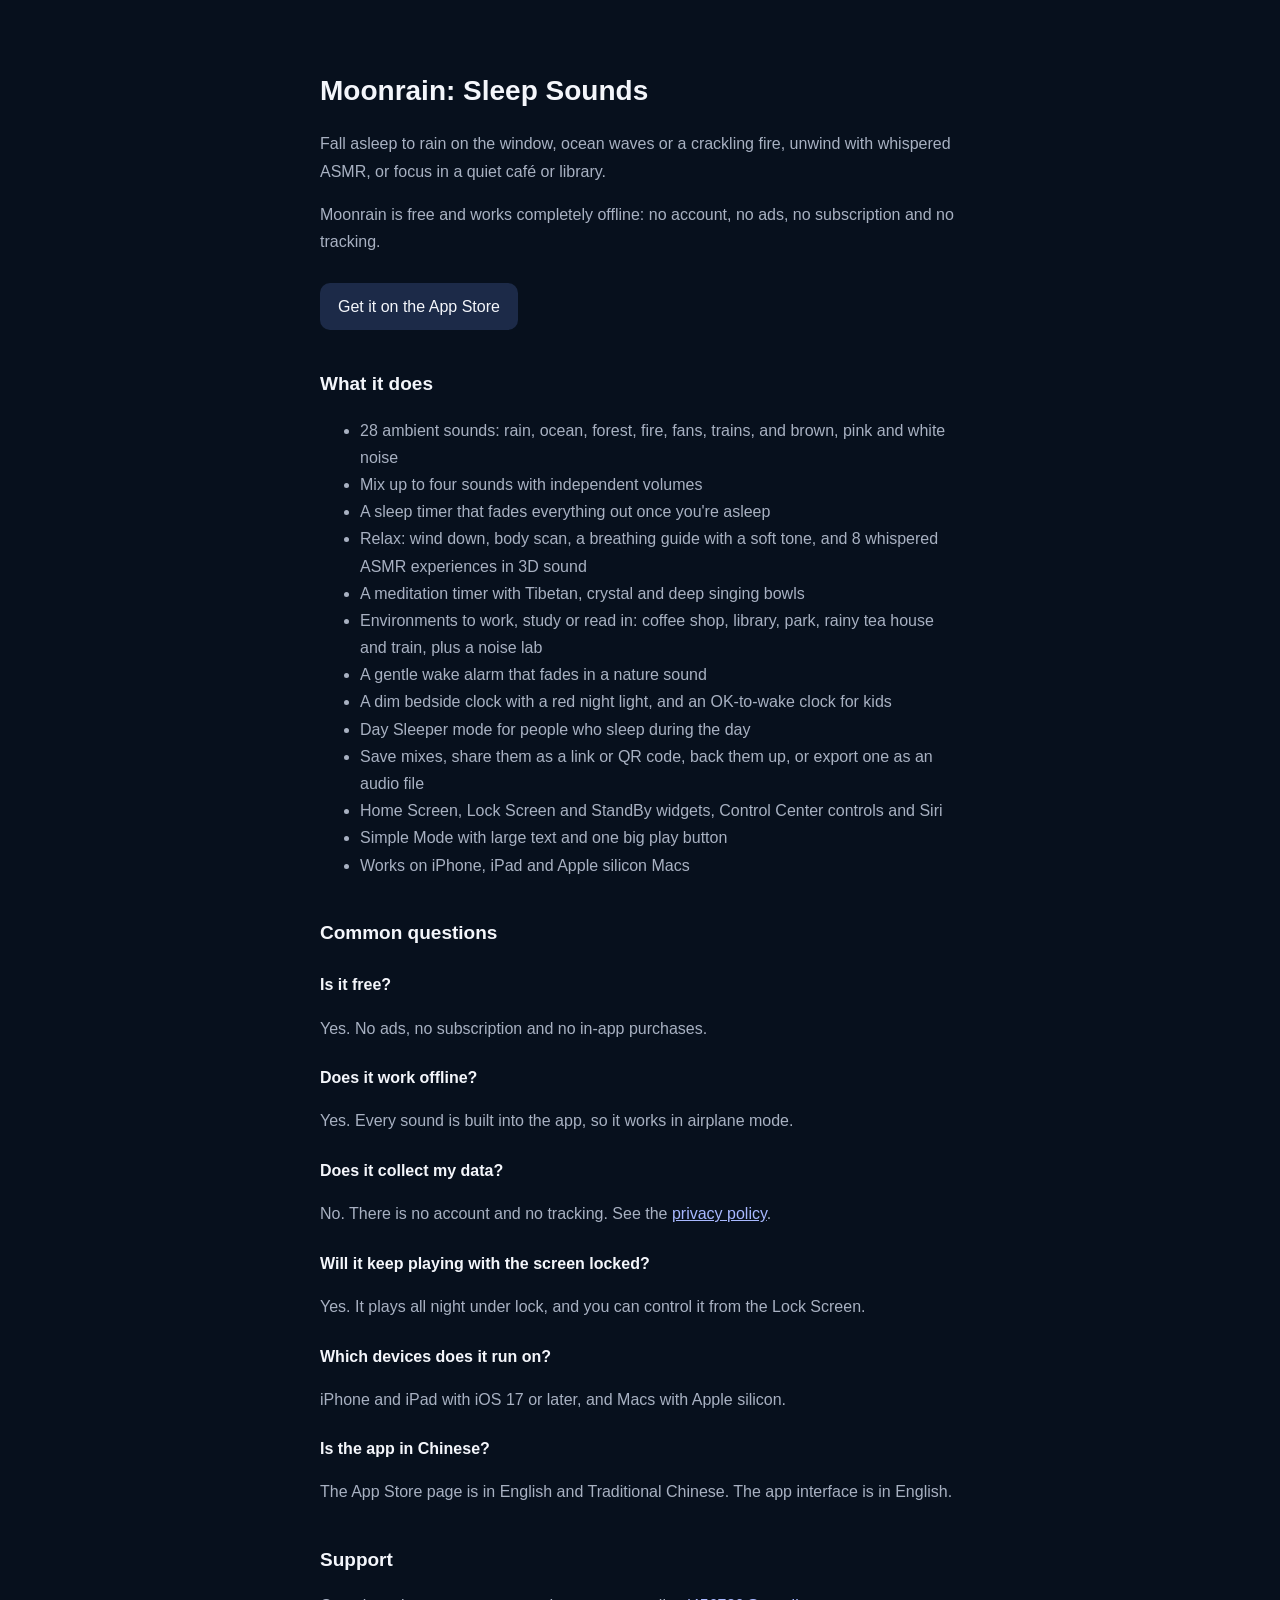
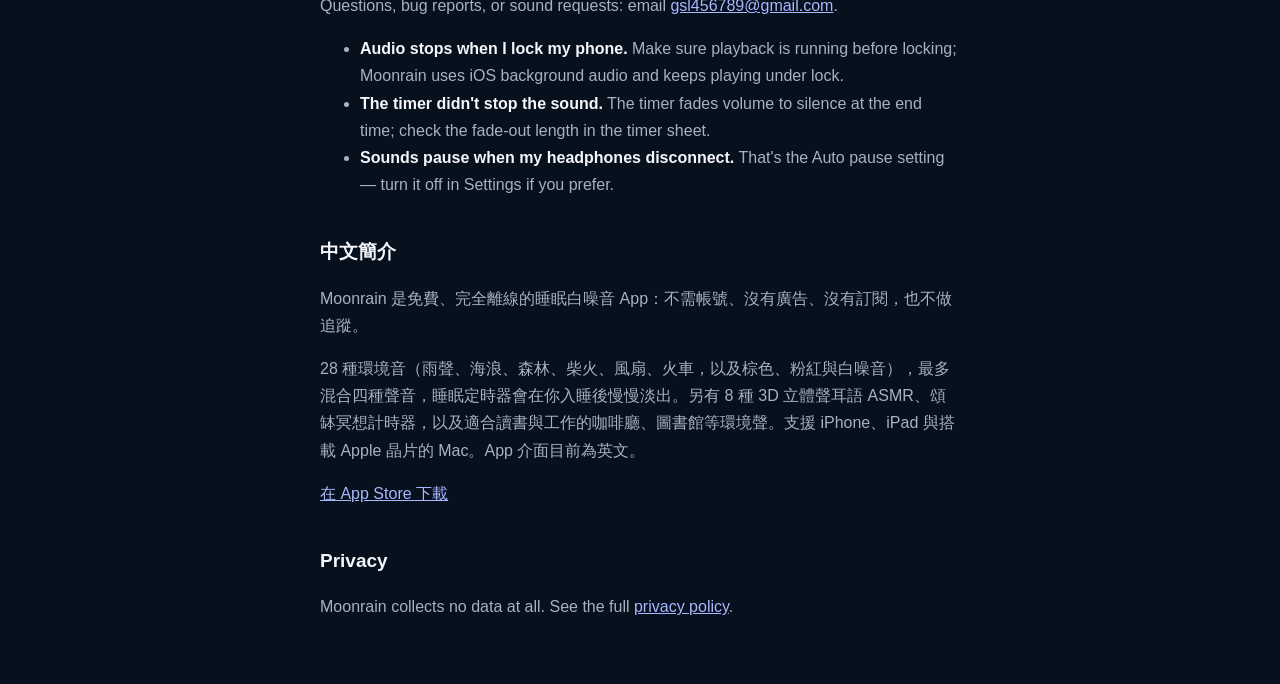
==== index.html @ 20b5333f "Bing site verification tag Co-Authored-By: Claude Opus 5.5 <noreply@anthropic.com>" ====
<!DOCTYPE html>
<html lang="en">
<head>
<meta charset="utf-8">
<meta name="viewport" content="width=device-width, initial-scale=1">
<title>Moonrain: Sleep Sounds — free, offline sleep sounds for iPhone</title>
<meta name="description" content="Moonrain is a free, fully offline sleep-sound mixer for iPhone, iPad and Mac: 28 sounds, mix up to four, a fading sleep timer, whispered 3D ASMR and focus environments. No account, no ads, no subscription, no tracking.">
<link rel="canonical" href="https://gsl0001.github.io/sleepaid-site/">
<meta name="msvalidate.01" content="C60132E3314948051CFC95D9BF97A535">
<meta property="og:title" content="Moonrain: Sleep Sounds">
<meta property="og:description" content="Free, offline sleep sounds for iPhone. No account, no ads, no subscription.">
<meta property="og:url" content="https://gsl0001.github.io/sleepaid-site/">
<script type="application/ld+json">
{
  "@context": "https://schema.org",
  "@type": "MobileApplication",
  "name": "Moonrain: Sleep Sounds",
  "operatingSystem": "iOS 17 or later, iPadOS, macOS on Apple silicon",
  "applicationCategory": "HealthApplication",
  "url": "https://apps.apple.com/app/id6789770084",
  "softwareVersion": "1.2",
  "offers": { "@type": "Offer", "price": "0", "priceCurrency": "USD" },
  "description": "A free, fully offline sleep-sound mixer: 28 ambient sounds, mix up to four, a sleep timer that fades out, whispered 3D ASMR, meditation bowls, and focus environments. No account, no ads, no subscription and no tracking."
}
</script>
<script type="application/ld+json">
{
  "@context": "https://schema.org",
  "@type": "FAQPage",
  "mainEntity": [
    { "@type": "Question", "name": "Is Moonrain free?",
      "acceptedAnswer": { "@type": "Answer", "text": "Yes. Moonrain is free, with no ads, no subscription and no in-app purchases." } },
    { "@type": "Question", "name": "Does Moonrain work offline?",
      "acceptedAnswer": { "@type": "Answer", "text": "Yes. Every sound is built into the app, so it works completely offline, including in airplane mode." } },
    { "@type": "Question", "name": "Does Moonrain collect my data?",
      "acceptedAnswer": { "@type": "Answer", "text": "No. There is no account and no tracking, and the app collects no data." } },
    { "@type": "Question", "name": "Will it keep playing with the screen locked?",
      "acceptedAnswer": { "@type": "Answer", "text": "Yes. It plays all night with the screen locked, and you can control it from the Lock Screen." } },
    { "@type": "Question", "name": "Which devices does it run on?",
      "acceptedAnswer": { "@type": "Answer", "text": "iPhone and iPad with iOS 17 or later, and Macs with Apple silicon." } },
    { "@type": "Question", "name": "Is the app in Chinese?",
      "acceptedAnswer": { "@type": "Answer", "text": "The App Store page is in English and Traditional Chinese. The app interface is in English." } }
  ]
}
</script>
<style>
  body { margin: 0; font-family: -apple-system, "Segoe UI", Roboto, sans-serif; background: #07101D; color: #F4F6FB; line-height: 1.7; }
  main { max-width: 640px; margin: 0 auto; padding: 48px 24px; }
  h1 { font-size: 28px; font-weight: 600; margin-bottom: 0; }
  h2 { font-size: 19px; font-weight: 600; margin-top: 2em; }
  h3 { font-size: 16px; font-weight: 600; margin: 1.4em 0 0.2em; color: #F4F6FB; }
  a { color: #A8B8FF; }
  p, li { color: #A8B1C2; }
  strong { color: #F4F6FB; }
  .cta { display: inline-block; margin-top: 12px; padding: 10px 18px; border-radius: 10px; background: #1C2A48; color: #F4F6FB; text-decoration: none; }
</style>
</head>
<body>
<main>
  <h1>Moonrain: Sleep Sounds</h1>
  <p>Fall asleep to rain on the window, ocean waves or a crackling fire, unwind with whispered ASMR, or focus in a quiet café or library.</p>
  <p>Moonrain is free and works completely offline: no account, no ads, no subscription and no tracking.</p>
  <a class="cta" href="https://apps.apple.com/app/id6789770084">Get it on the App Store</a>

  <h2>What it does</h2>
  <ul>
    <li>28 ambient sounds: rain, ocean, forest, fire, fans, trains, and brown, pink and white noise</li>
    <li>Mix up to four sounds with independent volumes</li>
    <li>A sleep timer that fades everything out once you're asleep</li>
    <li>Relax: wind down, body scan, a breathing guide with a soft tone, and 8 whispered ASMR experiences in 3D sound</li>
    <li>A meditation timer with Tibetan, crystal and deep singing bowls</li>
    <li>Environments to work, study or read in: coffee shop, library, park, rainy tea house and train, plus a noise lab</li>
    <li>A gentle wake alarm that fades in a nature sound</li>
    <li>A dim bedside clock with a red night light, and an OK-to-wake clock for kids</li>
    <li>Day Sleeper mode for people who sleep during the day</li>
    <li>Save mixes, share them as a link or QR code, back them up, or export one as an audio file</li>
    <li>Home Screen, Lock Screen and StandBy widgets, Control Center controls and Siri</li>
    <li>Simple Mode with large text and one big play button</li>
    <li>Works on iPhone, iPad and Apple silicon Macs</li>
  </ul>

  <h2>Common questions</h2>
  <h3>Is it free?</h3>
  <p>Yes. No ads, no subscription and no in-app purchases.</p>
  <h3>Does it work offline?</h3>
  <p>Yes. Every sound is built into the app, so it works in airplane mode.</p>
  <h3>Does it collect my data?</h3>
  <p>No. There is no account and no tracking. See the <a href="privacy.html">privacy policy</a>.</p>
  <h3>Will it keep playing with the screen locked?</h3>
  <p>Yes. It plays all night under lock, and you can control it from the Lock Screen.</p>
  <h3>Which devices does it run on?</h3>
  <p>iPhone and iPad with iOS 17 or later, and Macs with Apple silicon.</p>
  <h3>Is the app in Chinese?</h3>
  <p>The App Store page is in English and Traditional Chinese. The app interface is in English.</p>

  <h2>Support</h2>
  <p>Questions, bug reports, or sound requests: email <a href="mailto:gsl456789@gmail.com">gsl456789@gmail.com</a>.</p>
  <ul>
    <li><strong>Audio stops when I lock my phone.</strong> Make sure playback is running before locking; Moonrain uses iOS background audio and keeps playing under lock.</li>
    <li><strong>The timer didn't stop the sound.</strong> The timer fades volume to silence at the end time; check the fade-out length in the timer sheet.</li>
    <li><strong>Sounds pause when my headphones disconnect.</strong> That's the Auto pause setting — turn it off in Settings if you prefer.</li>
  </ul>

  <h2 lang="zh-Hant">中文簡介</h2>
  <div lang="zh-Hant">
    <p>Moonrain 是免費、完全離線的睡眠白噪音 App：不需帳號、沒有廣告、沒有訂閱，也不做追蹤。</p>
    <p>28 種環境音（雨聲、海浪、森林、柴火、風扇、火車，以及棕色、粉紅與白噪音），最多混合四種聲音，睡眠定時器會在你入睡後慢慢淡出。另有 8 種 3D 立體聲耳語 ASMR、頌缽冥想計時器，以及適合讀書與工作的咖啡廳、圖書館等環境聲。支援 iPhone、iPad 與搭載 Apple 晶片的 Mac。App 介面目前為英文。</p>
    <p><a href="https://apps.apple.com/tw/app/id6789770084">在 App Store 下載</a></p>
  </div>

  <h2>Privacy</h2>
  <p>Moonrain collects no data at all. See the full <a href="privacy.html">privacy policy</a>.</p>
</main>
</body>
</html>
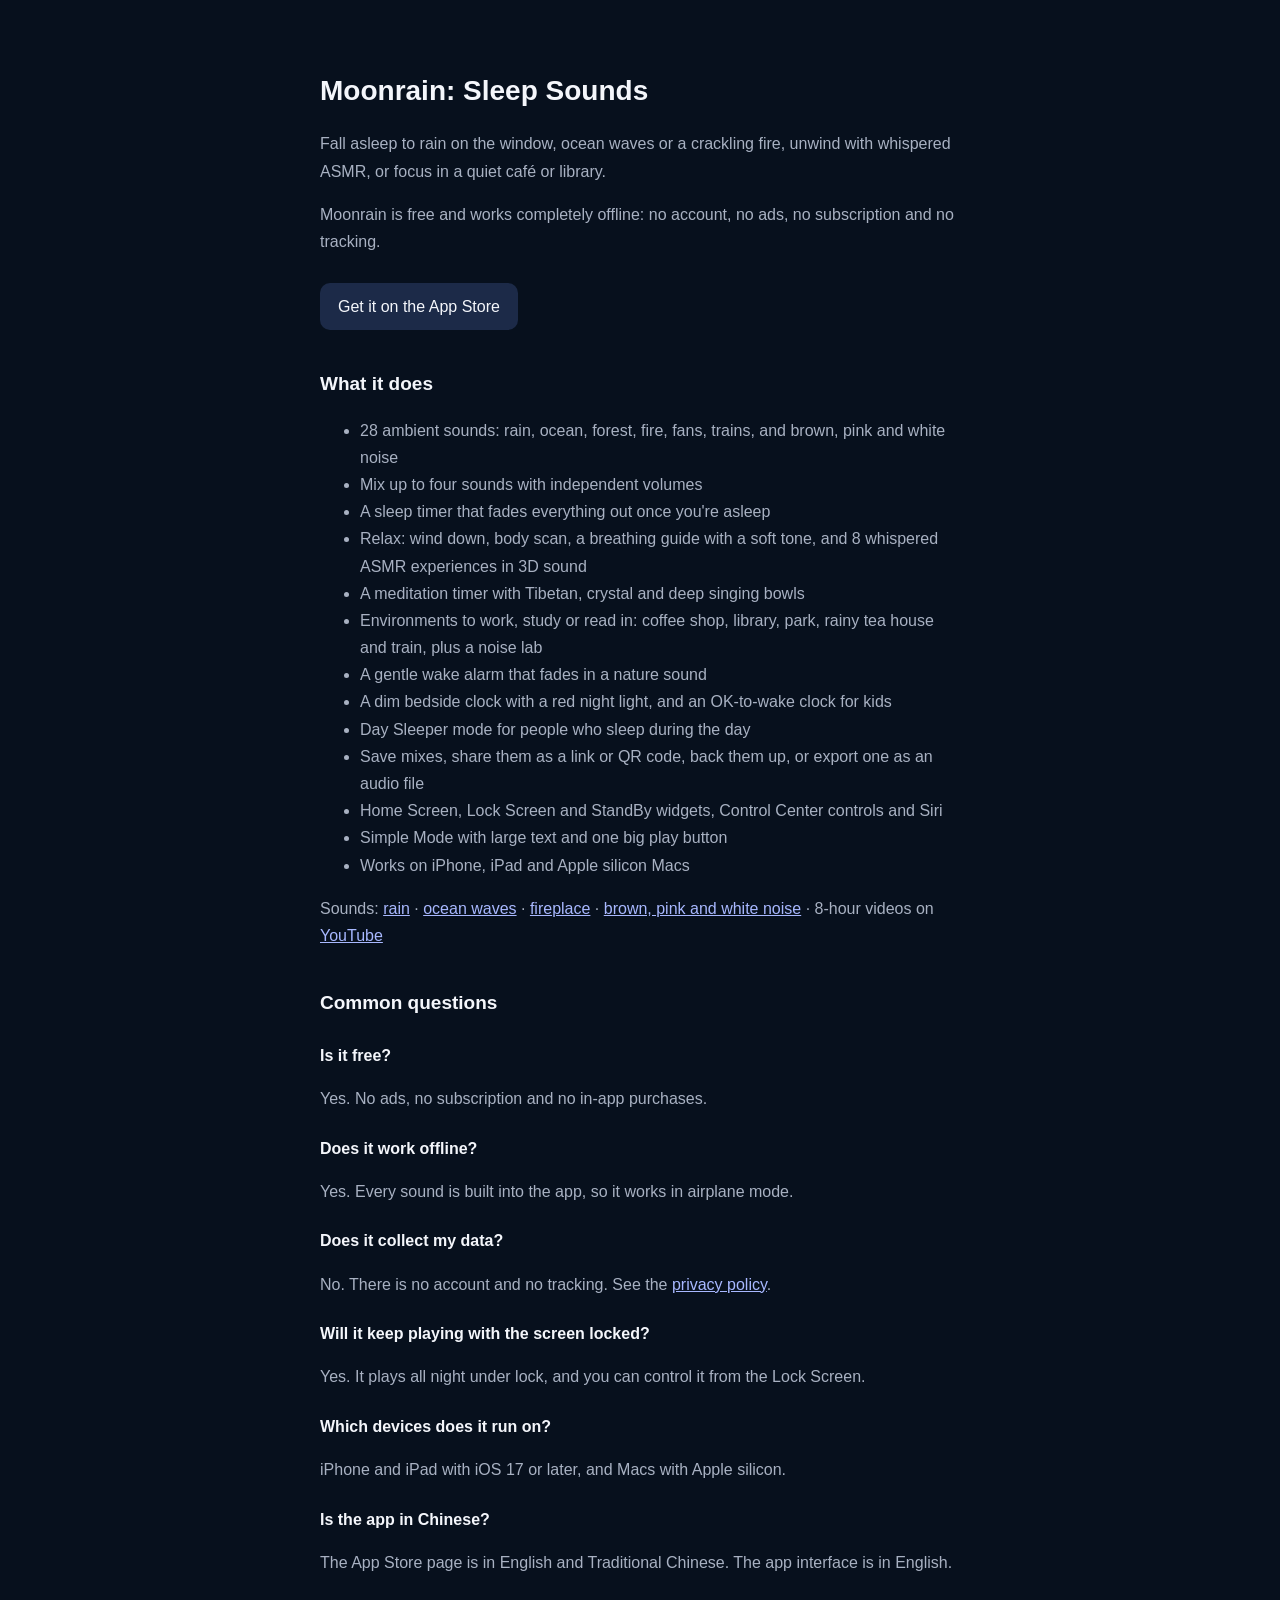
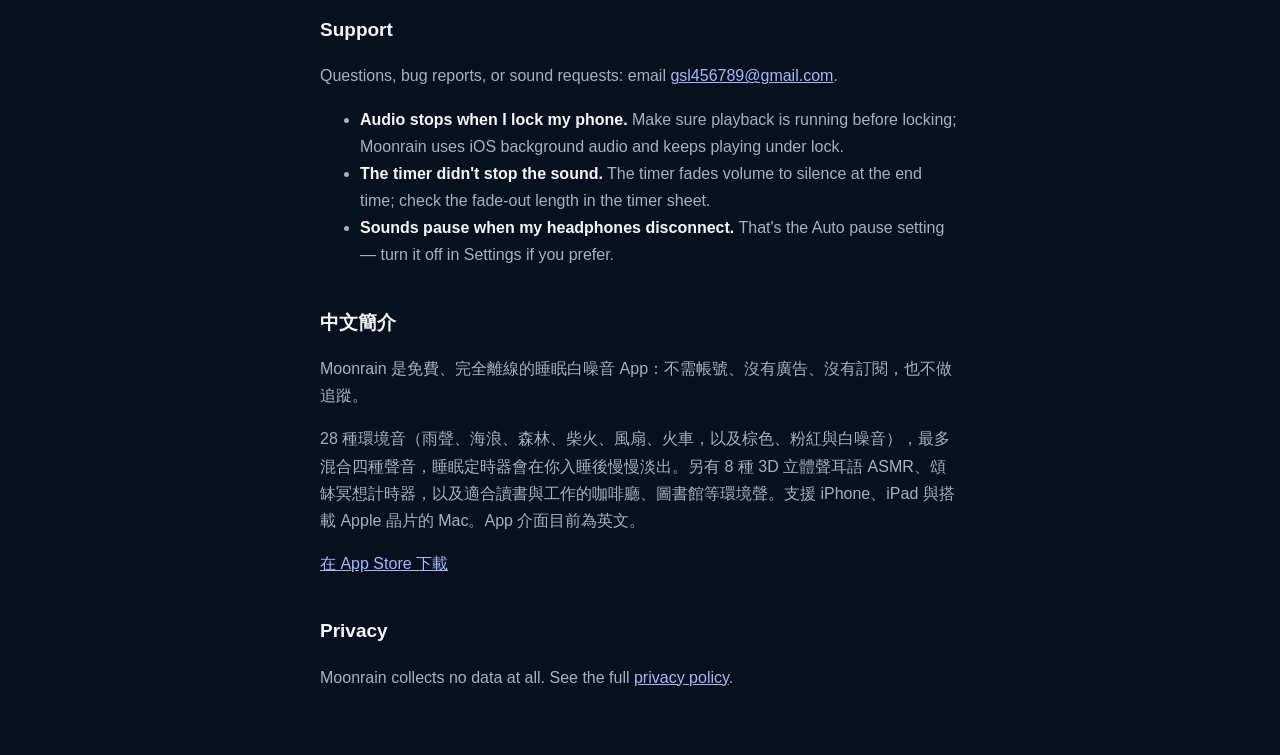
==== commit e5fea99e: "Per-sound pages (rain, ocean, fireplace, noise) with the 8-hour YouTube videos Co-Authored-By: Claud" ====
--- a/index.html
+++ b/index.html
@@ -7,6 +7,7 @@
 <meta name="description" content="Moonrain is a free, fully offline sleep-sound mixer for iPhone, iPad and Mac: 28 sounds, mix up to four, a fading sleep timer, whispered 3D ASMR and focus environments. No account, no ads, no subscription, no tracking.">
 <link rel="canonical" href="https://gsl0001.github.io/sleepaid-site/">
 <meta name="msvalidate.01" content="C60132E3314948051CFC95D9BF97A535">
+<meta name="google-site-verification" content="6WDnxblYro2JuspzjR3GnadYMvggztk6obJQcc1rw-c">
 <meta property="og:title" content="Moonrain: Sleep Sounds">
 <meta property="og:description" content="Free, offline sleep sounds for iPhone. No account, no ads, no subscription.">
 <meta property="og:url" content="https://gsl0001.github.io/sleepaid-site/">
@@ -78,6 +79,7 @@
     <li>Simple Mode with large text and one big play button</li>
     <li>Works on iPhone, iPad and Apple silicon Macs</li>
   </ul>
+  <p>Sounds: <a href="rain-sounds.html">rain</a> · <a href="ocean-sounds.html">ocean waves</a> · <a href="fireplace-sounds.html">fireplace</a> · <a href="brown-noise.html">brown, pink and white noise</a> · 8-hour videos on <a href="https://www.youtube.com/@moonrain_sleep">YouTube</a></p>
 
   <h2>Common questions</h2>
   <h3>Is it free?</h3>
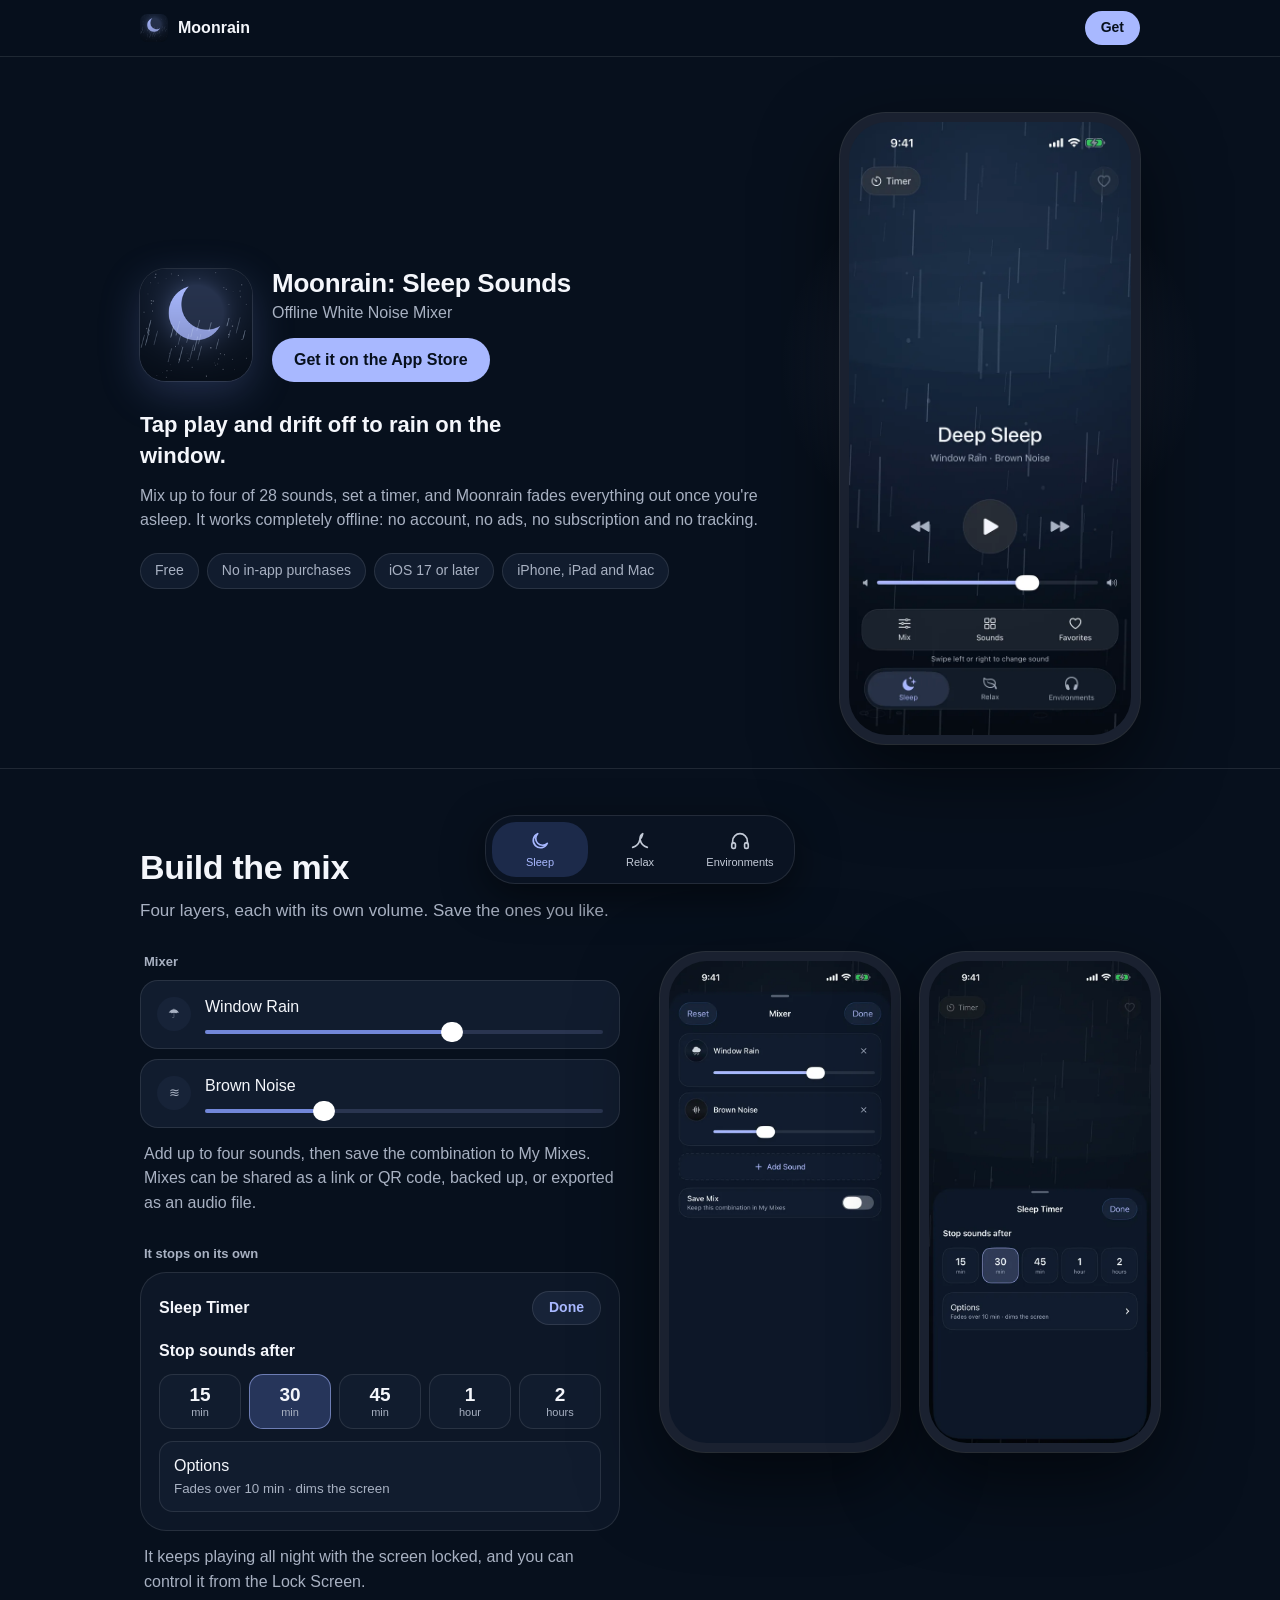
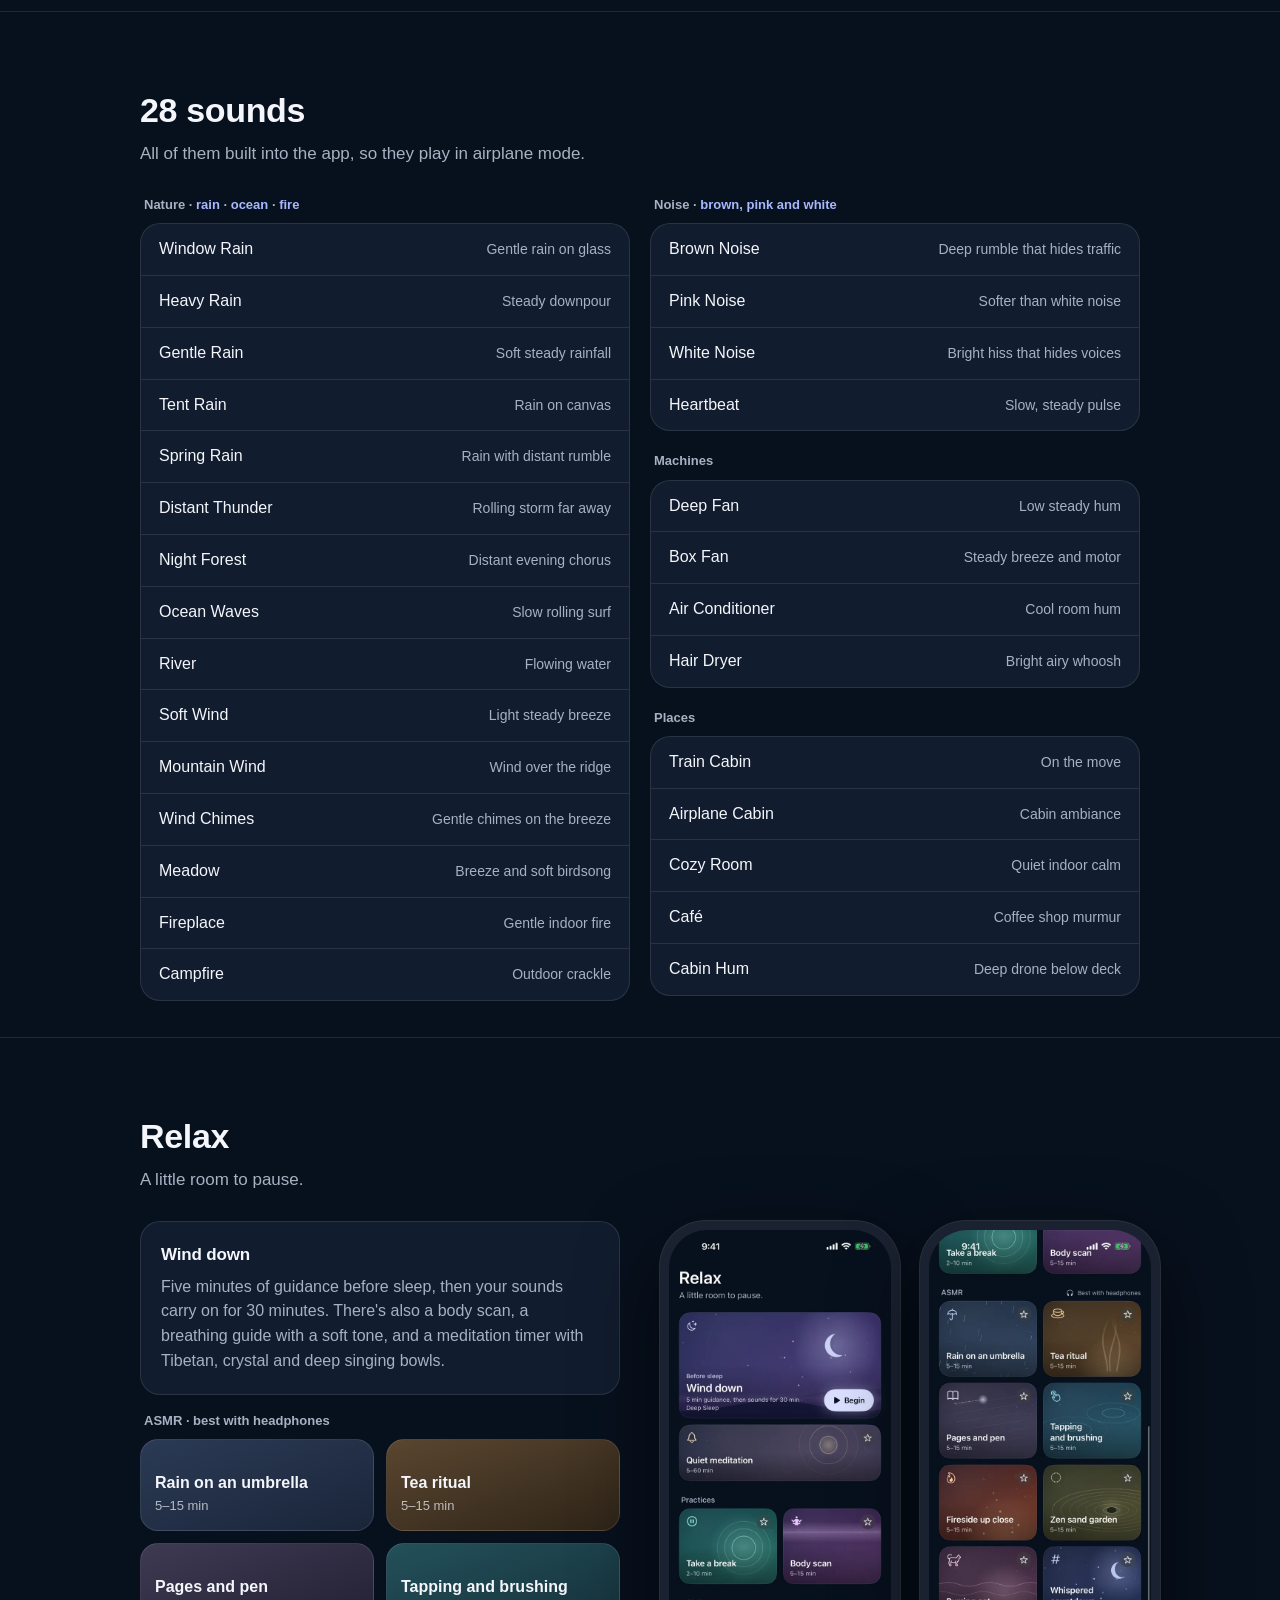
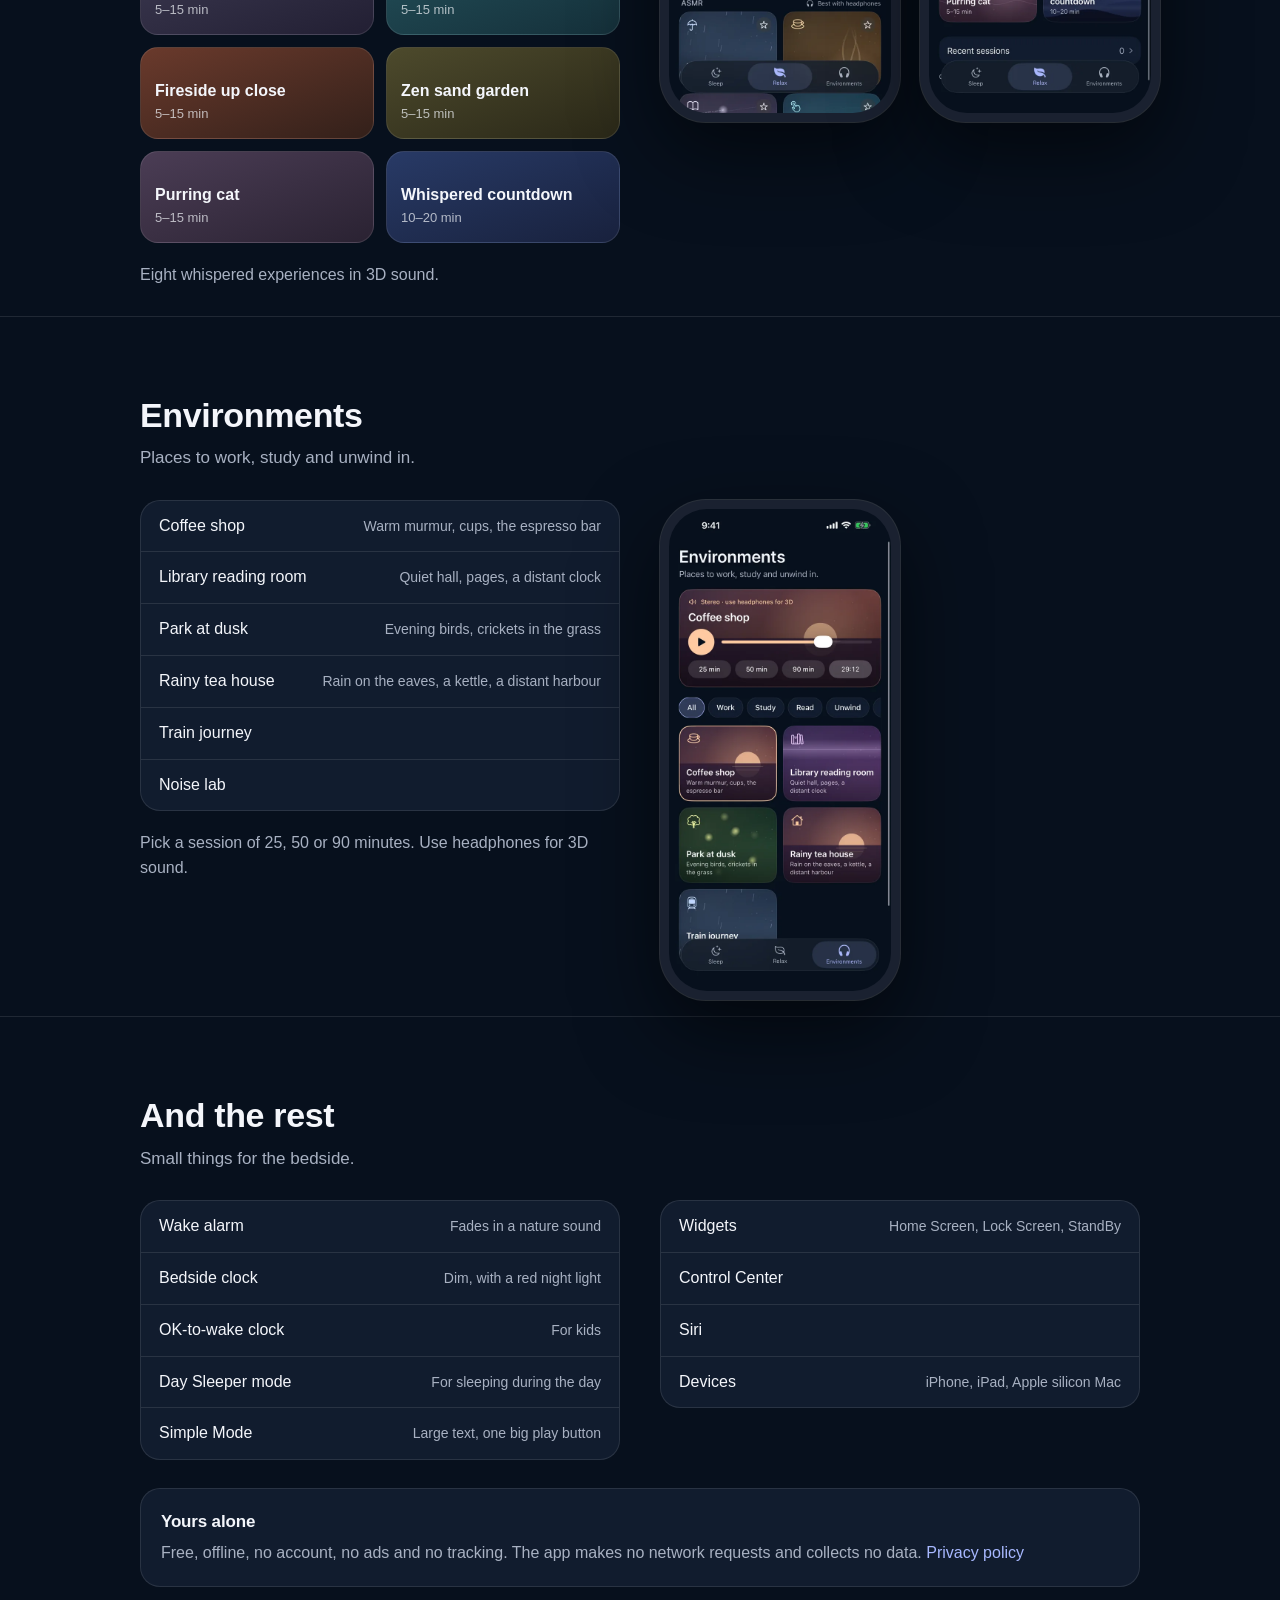
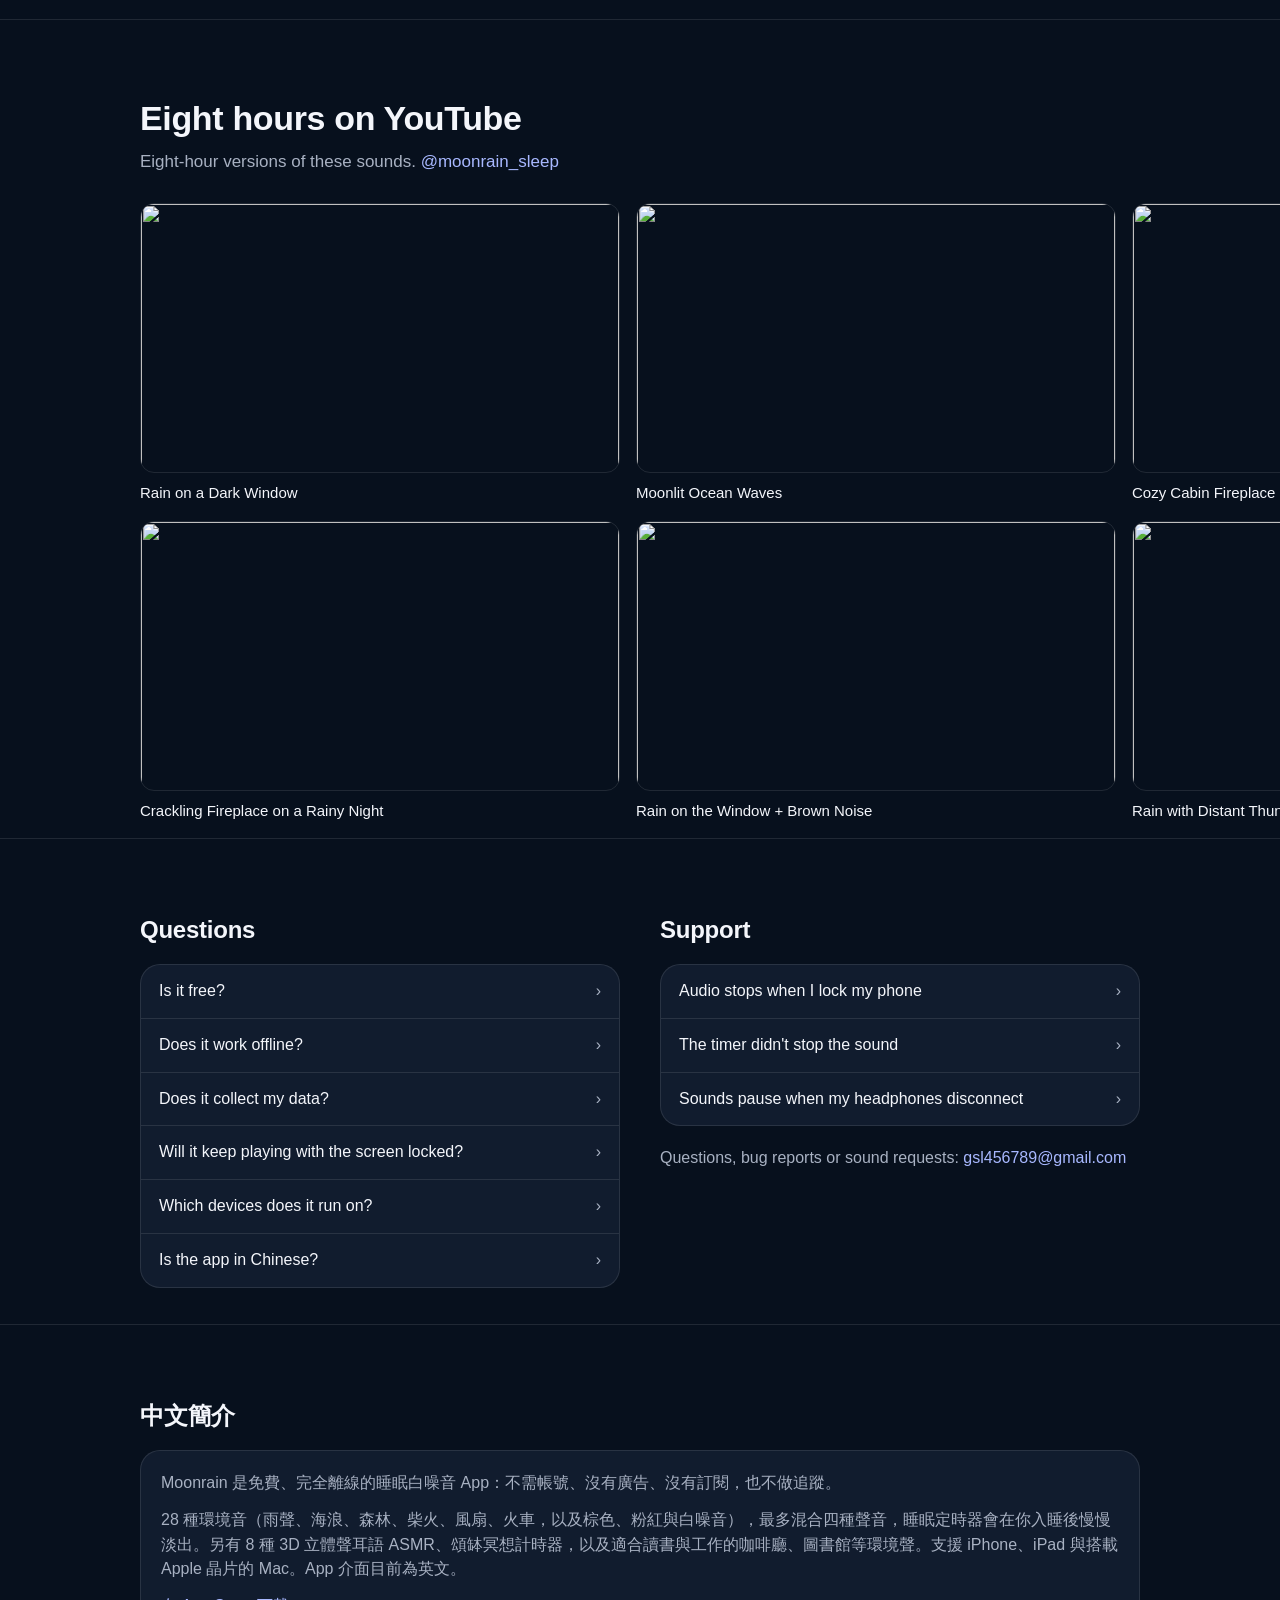
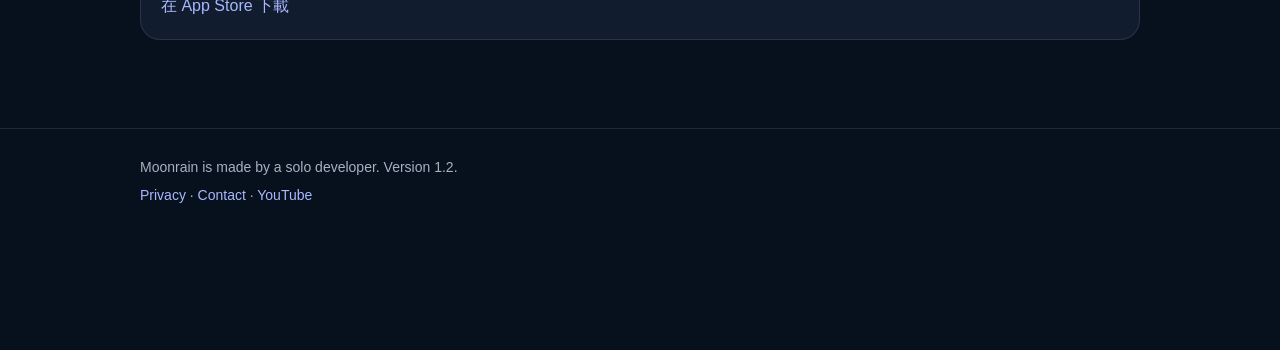
==== commit cef08a25: "Redesign the site to look like the app Uses the app's own theme colours, icon and real 1.2 screensho" ====
--- a/index.html
+++ b/index.html
@@ -8,9 +8,15 @@
 <link rel="canonical" href="https://gsl0001.github.io/sleepaid-site/">
 <meta name="msvalidate.01" content="C60132E3314948051CFC95D9BF97A535">
 <meta name="google-site-verification" content="6WDnxblYro2JuspzjR3GnadYMvggztk6obJQcc1rw-c">
+<meta name="theme-color" content="#07101D">
+<meta name="apple-itunes-app" content="app-id=6789770084">
 <meta property="og:title" content="Moonrain: Sleep Sounds">
 <meta property="og:description" content="Free, offline sleep sounds for iPhone. No account, no ads, no subscription.">
 <meta property="og:url" content="https://gsl0001.github.io/sleepaid-site/">
+<meta property="og:image" content="https://gsl0001.github.io/sleepaid-site/img/icon-180.png">
+<link rel="icon" href="img/favicon-32.png" sizes="32x32">
+<link rel="apple-touch-icon" href="img/icon-180.png">
+<link rel="stylesheet" href="style.css">
 <script type="application/ld+json">
 {
   "@context": "https://schema.org",
@@ -44,74 +50,294 @@
   ]
 }
 </script>
-<style>
-  body { margin: 0; font-family: -apple-system, "Segoe UI", Roboto, sans-serif; background: #07101D; color: #F4F6FB; line-height: 1.7; }
-  main { max-width: 640px; margin: 0 auto; padding: 48px 24px; }
-  h1 { font-size: 28px; font-weight: 600; margin-bottom: 0; }
-  h2 { font-size: 19px; font-weight: 600; margin-top: 2em; }
-  h3 { font-size: 16px; font-weight: 600; margin: 1.4em 0 0.2em; color: #F4F6FB; }
-  a { color: #A8B8FF; }
-  p, li { color: #A8B1C2; }
-  strong { color: #F4F6FB; }
-  .cta { display: inline-block; margin-top: 12px; padding: 10px 18px; border-radius: 10px; background: #1C2A48; color: #F4F6FB; text-decoration: none; }
-</style>
 </head>
 <body>
+
+<div class="topbar"><div class="wrap">
+  <a class="brand" href="./"><img src="img/icon-180.png" alt="" width="28" height="28">Moonrain</a>
+  <span class="spacer"></span>
+  <a class="pill small get" href="https://apps.apple.com/app/id6789770084">Get</a>
+</div></div>
+
 <main>
-  <h1>Moonrain: Sleep Sounds</h1>
-  <p>Fall asleep to rain on the window, ocean waves or a crackling fire, unwind with whispered ASMR, or focus in a quiet café or library.</p>
-  <p>Moonrain is free and works completely offline: no account, no ads, no subscription and no tracking.</p>
-  <a class="cta" href="https://apps.apple.com/app/id6789770084">Get it on the App Store</a>
-
-  <h2>What it does</h2>
-  <ul>
-    <li>28 ambient sounds: rain, ocean, forest, fire, fans, trains, and brown, pink and white noise</li>
-    <li>Mix up to four sounds with independent volumes</li>
-    <li>A sleep timer that fades everything out once you're asleep</li>
-    <li>Relax: wind down, body scan, a breathing guide with a soft tone, and 8 whispered ASMR experiences in 3D sound</li>
-    <li>A meditation timer with Tibetan, crystal and deep singing bowls</li>
-    <li>Environments to work, study or read in: coffee shop, library, park, rainy tea house and train, plus a noise lab</li>
-    <li>A gentle wake alarm that fades in a nature sound</li>
-    <li>A dim bedside clock with a red night light, and an OK-to-wake clock for kids</li>
-    <li>Day Sleeper mode for people who sleep during the day</li>
-    <li>Save mixes, share them as a link or QR code, back them up, or export one as an audio file</li>
-    <li>Home Screen, Lock Screen and StandBy widgets, Control Center controls and Siri</li>
-    <li>Simple Mode with large text and one big play button</li>
-    <li>Works on iPhone, iPad and Apple silicon Macs</li>
-  </ul>
-  <p>Sounds: <a href="rain-sounds.html">rain</a> · <a href="ocean-sounds.html">ocean waves</a> · <a href="fireplace-sounds.html">fireplace</a> · <a href="brown-noise.html">brown, pink and white noise</a> · 8-hour videos on <a href="https://www.youtube.com/@moonrain_sleep">YouTube</a></p>
-
-  <h2>Common questions</h2>
-  <h3>Is it free?</h3>
-  <p>Yes. No ads, no subscription and no in-app purchases.</p>
-  <h3>Does it work offline?</h3>
-  <p>Yes. Every sound is built into the app, so it works in airplane mode.</p>
-  <h3>Does it collect my data?</h3>
-  <p>No. There is no account and no tracking. See the <a href="privacy.html">privacy policy</a>.</p>
-  <h3>Will it keep playing with the screen locked?</h3>
-  <p>Yes. It plays all night under lock, and you can control it from the Lock Screen.</p>
-  <h3>Which devices does it run on?</h3>
-  <p>iPhone and iPad with iOS 17 or later, and Macs with Apple silicon.</p>
-  <h3>Is the app in Chinese?</h3>
-  <p>The App Store page is in English and Traditional Chinese. The app interface is in English.</p>
-
-  <h2>Support</h2>
-  <p>Questions, bug reports, or sound requests: email <a href="mailto:gsl456789@gmail.com">gsl456789@gmail.com</a>.</p>
-  <ul>
-    <li><strong>Audio stops when I lock my phone.</strong> Make sure playback is running before locking; Moonrain uses iOS background audio and keeps playing under lock.</li>
-    <li><strong>The timer didn't stop the sound.</strong> The timer fades volume to silence at the end time; check the fade-out length in the timer sheet.</li>
-    <li><strong>Sounds pause when my headphones disconnect.</strong> That's the Auto pause setting — turn it off in Settings if you prefer.</li>
-  </ul>
-
-  <h2 lang="zh-Hant">中文簡介</h2>
-  <div lang="zh-Hant">
-    <p>Moonrain 是免費、完全離線的睡眠白噪音 App：不需帳號、沒有廣告、沒有訂閱，也不做追蹤。</p>
-    <p>28 種環境音（雨聲、海浪、森林、柴火、風扇、火車，以及棕色、粉紅與白噪音），最多混合四種聲音，睡眠定時器會在你入睡後慢慢淡出。另有 8 種 3D 立體聲耳語 ASMR、頌缽冥想計時器，以及適合讀書與工作的咖啡廳、圖書館等環境聲。支援 iPhone、iPad 與搭載 Apple 晶片的 Mac。App 介面目前為英文。</p>
-    <p><a href="https://apps.apple.com/tw/app/id6789770084">在 App Store 下載</a></p>
-  </div>
-
-  <h2>Privacy</h2>
-  <p>Moonrain collects no data at all. See the full <a href="privacy.html">privacy policy</a>.</p>
+<section class="hero" id="sleep">
+  <div class="wrap">
+    <div>
+      <div class="product">
+        <img class="icon" src="img/icon-180.png" alt="Moonrain app icon" width="112" height="112">
+        <div>
+          <h1>Moonrain: Sleep Sounds</h1>
+          <p class="sub">Offline White Noise Mixer</p>
+          <a class="pill get" href="https://apps.apple.com/app/id6789770084">Get it on the App Store</a>
+        </div>
+      </div>
+      <p class="lead">Tap play and drift off to rain on the window.</p>
+      <p>Mix up to four of 28 sounds, set a timer, and Moonrain fades everything out once you're asleep. It works completely offline: no account, no ads, no subscription and no tracking.</p>
+      <ul class="facts">
+        <li>Free</li>
+        <li>No in-app purchases</li>
+        <li>iOS 17 or later</li>
+        <li>iPhone, iPad and Mac</li>
+      </ul>
+    </div>
+    <div class="phone glow"><img src="img/sleep.webp" alt="The Sleep screen playing Deep Sleep: Window Rain and Brown Noise" width="600" height="1304"></div>
+  </div>
+</section>
+
+<section class="tab-section">
+  <div class="wrap">
+    <header>
+      <h2>Build the mix</h2>
+      <p>Four layers, each with its own volume. Save the ones you like.</p>
+    </header>
+    <div class="split">
+      <div>
+        <p class="label">Mixer</p>
+        <div class="layer"><span class="dot">☂</span><div class="body">Window Rain<div class="track"><i style="width:62%"></i></div></div></div>
+        <div class="layer"><span class="dot">≋</span><div class="body">Brown Noise<div class="track"><i style="width:30%"></i></div></div></div>
+        <p style="margin:14px 4px 28px">Add up to four sounds, then save the combination to My Mixes. Mixes can be shared as a link or QR code, backed up, or exported as an audio file.</p>
+
+        <p class="label">It stops on its own</p>
+        <div class="sheet">
+          <div class="sheet-head"><strong>Sleep Timer</strong><span class="pill small">Done</span></div>
+          <p style="margin:0 0 10px;color:var(--text);font-weight:600">Stop sounds after</p>
+          <div class="chips">
+            <div class="chip">15<small>min</small></div>
+            <div class="chip on">30<small>min</small></div>
+            <div class="chip">45<small>min</small></div>
+            <div class="chip">1<small>hour</small></div>
+            <div class="chip">2<small>hours</small></div>
+          </div>
+          <div class="opt">Options<small>Fades over 10 min · dims the screen</small></div>
+        </div>
+        <p style="margin:14px 4px 0">It keeps playing all night with the screen locked, and you can control it from the Lock Screen.</p>
+      </div>
+      <div class="shots">
+        <div class="phone"><img src="img/mix.webp" alt="The mixer with Window Rain and Brown Noise" width="600" height="1304" loading="lazy"></div>
+        <div class="phone"><img src="img/timer.webp" alt="The sleep timer sheet" width="600" height="1304" loading="lazy"></div>
+      </div>
+    </div>
+  </div>
+</section>
+
+<section class="tab-section" id="sounds">
+  <div class="wrap">
+    <header>
+      <h2>28 sounds</h2>
+      <p>All of them built into the app, so they play in airplane mode.</p>
+    </header>
+    <div class="library">
+      <div>
+        <p class="label">Nature · <a href="rain-sounds.html">rain</a> · <a href="ocean-sounds.html">ocean</a> · <a href="fireplace-sounds.html">fire</a></p>
+        <ul class="group">
+          <li><span class="name">Window Rain</span><span class="val">Gentle rain on glass</span></li>
+          <li><span class="name">Heavy Rain</span><span class="val">Steady downpour</span></li>
+          <li><span class="name">Gentle Rain</span><span class="val">Soft steady rainfall</span></li>
+          <li><span class="name">Tent Rain</span><span class="val">Rain on canvas</span></li>
+          <li><span class="name">Spring Rain</span><span class="val">Rain with distant rumble</span></li>
+          <li><span class="name">Distant Thunder</span><span class="val">Rolling storm far away</span></li>
+          <li><span class="name">Night Forest</span><span class="val">Distant evening chorus</span></li>
+          <li><span class="name">Ocean Waves</span><span class="val">Slow rolling surf</span></li>
+          <li><span class="name">River</span><span class="val">Flowing water</span></li>
+          <li><span class="name">Soft Wind</span><span class="val">Light steady breeze</span></li>
+          <li><span class="name">Mountain Wind</span><span class="val">Wind over the ridge</span></li>
+          <li><span class="name">Wind Chimes</span><span class="val">Gentle chimes on the breeze</span></li>
+          <li><span class="name">Meadow</span><span class="val">Breeze and soft birdsong</span></li>
+          <li><span class="name">Fireplace</span><span class="val">Gentle indoor fire</span></li>
+          <li><span class="name">Campfire</span><span class="val">Outdoor crackle</span></li>
+        </ul>
+      </div>
+      <div>
+        <p class="label">Noise · <a href="brown-noise.html">brown, pink and white</a></p>
+        <ul class="group">
+          <li><span class="name">Brown Noise</span><span class="val">Deep rumble that hides traffic</span></li>
+          <li><span class="name">Pink Noise</span><span class="val">Softer than white noise</span></li>
+          <li><span class="name">White Noise</span><span class="val">Bright hiss that hides voices</span></li>
+          <li><span class="name">Heartbeat</span><span class="val">Slow, steady pulse</span></li>
+        </ul>
+        <p class="label">Machines</p>
+        <ul class="group">
+          <li><span class="name">Deep Fan</span><span class="val">Low steady hum</span></li>
+          <li><span class="name">Box Fan</span><span class="val">Steady breeze and motor</span></li>
+          <li><span class="name">Air Conditioner</span><span class="val">Cool room hum</span></li>
+          <li><span class="name">Hair Dryer</span><span class="val">Bright airy whoosh</span></li>
+        </ul>
+        <p class="label">Places</p>
+        <ul class="group">
+          <li><span class="name">Train Cabin</span><span class="val">On the move</span></li>
+          <li><span class="name">Airplane Cabin</span><span class="val">Cabin ambiance</span></li>
+          <li><span class="name">Cozy Room</span><span class="val">Quiet indoor calm</span></li>
+          <li><span class="name">Café</span><span class="val">Coffee shop murmur</span></li>
+          <li><span class="name">Cabin Hum</span><span class="val">Deep drone below deck</span></li>
+        </ul>
+      </div>
+    </div>
+  </div>
+</section>
+
+<section class="tab-section" id="relax">
+  <div class="wrap">
+    <header>
+      <h2>Relax</h2>
+      <p>A little room to pause.</p>
+    </header>
+    <div class="split">
+      <div>
+        <div class="card">
+          <h3>Wind down</h3>
+          <p>Five minutes of guidance before sleep, then your sounds carry on for 30 minutes. There's also a body scan, a breathing guide with a soft tone, and a meditation timer with Tibetan, crystal and deep singing bowls.</p>
+        </div>
+        <p class="label">ASMR · best with headphones</p>
+        <div class="tiles">
+          <div class="tile t1"><b>Rain on an umbrella</b><span>5–15 min</span></div>
+          <div class="tile t2"><b>Tea ritual</b><span>5–15 min</span></div>
+          <div class="tile t3"><b>Pages and pen</b><span>5–15 min</span></div>
+          <div class="tile t4"><b>Tapping and brushing</b><span>5–15 min</span></div>
+          <div class="tile t5"><b>Fireside up close</b><span>5–15 min</span></div>
+          <div class="tile t6"><b>Zen sand garden</b><span>5–15 min</span></div>
+          <div class="tile t7"><b>Purring cat</b><span>5–15 min</span></div>
+          <div class="tile t8"><b>Whispered countdown</b><span>10–20 min</span></div>
+        </div>
+        <p>Eight whispered experiences in 3D sound.</p>
+      </div>
+      <div class="shots">
+        <div class="phone"><img src="img/relax.webp" alt="The Relax tab with Wind down, Quiet meditation and practices" width="600" height="1304" loading="lazy"></div>
+        <div class="phone"><img src="img/asmr.webp" alt="The ASMR experiences in Relax" width="600" height="1304" loading="lazy"></div>
+      </div>
+    </div>
+  </div>
+</section>
+
+<section class="tab-section" id="environments">
+  <div class="wrap">
+    <header>
+      <h2>Environments</h2>
+      <p>Places to work, study and unwind in.</p>
+    </header>
+    <div class="split">
+      <div>
+        <ul class="group">
+          <li><span class="name">Coffee shop</span><span class="val">Warm murmur, cups, the espresso bar</span></li>
+          <li><span class="name">Library reading room</span><span class="val">Quiet hall, pages, a distant clock</span></li>
+          <li><span class="name">Park at dusk</span><span class="val">Evening birds, crickets in the grass</span></li>
+          <li><span class="name">Rainy tea house</span><span class="val">Rain on the eaves, a kettle, a distant harbour</span></li>
+          <li><span class="name">Train journey</span></li>
+          <li><span class="name">Noise lab</span></li>
+        </ul>
+        <p>Pick a session of 25, 50 or 90 minutes. Use headphones for 3D sound.</p>
+      </div>
+      <div class="shots">
+        <div class="phone"><img src="img/environments.webp" alt="The Environments tab with Coffee shop playing" width="600" height="1304" loading="lazy"></div>
+      </div>
+    </div>
+  </div>
+</section>
+
+<section class="tab-section">
+  <div class="wrap">
+    <header>
+      <h2>And the rest</h2>
+      <p>Small things for the bedside.</p>
+    </header>
+    <div class="split">
+      <ul class="group">
+        <li><span class="name">Wake alarm</span><span class="val">Fades in a nature sound</span></li>
+        <li><span class="name">Bedside clock</span><span class="val">Dim, with a red night light</span></li>
+        <li><span class="name">OK-to-wake clock</span><span class="val">For kids</span></li>
+        <li><span class="name">Day Sleeper mode</span><span class="val">For sleeping during the day</span></li>
+        <li><span class="name">Simple Mode</span><span class="val">Large text, one big play button</span></li>
+      </ul>
+      <ul class="group">
+        <li><span class="name">Widgets</span><span class="val">Home Screen, Lock Screen, StandBy</span></li>
+        <li><span class="name">Control Center</span></li>
+        <li><span class="name">Siri</span></li>
+        <li><span class="name">Devices</span><span class="val">iPhone, iPad, Apple silicon Mac</span></li>
+      </ul>
+    </div>
+    <div class="card" style="margin-top:8px">
+      <h3>Yours alone</h3>
+      <p>Free, offline, no account, no ads and no tracking. The app makes no network requests and collects no data. <a href="privacy.html">Privacy policy</a></p>
+    </div>
+  </div>
+</section>
+
+<section class="tab-section">
+  <div class="wrap">
+    <header>
+      <h2>Eight hours on YouTube</h2>
+      <p>Eight-hour versions of these sounds. <a href="https://www.youtube.com/@moonrain_sleep">@moonrain_sleep</a></p>
+    </header>
+    <div class="videos">
+      <a class="video" href="https://www.youtube.com/watch?v=jGf6y-ePPwY"><img src="https://i.ytimg.com/vi/jGf6y-ePPwY/hqdefault.jpg" alt="" loading="lazy" width="480" height="270">Rain on a Dark Window</a>
+      <a class="video" href="https://www.youtube.com/watch?v=4jhHVgoceFA"><img src="https://i.ytimg.com/vi/4jhHVgoceFA/hqdefault.jpg" alt="" loading="lazy" width="480" height="270">Moonlit Ocean Waves</a>
+      <a class="video" href="https://www.youtube.com/watch?v=vCQkxW7F-tc"><img src="https://i.ytimg.com/vi/vCQkxW7F-tc/hqdefault.jpg" alt="" loading="lazy" width="480" height="270">Cozy Cabin Fireplace</a>
+      <a class="video" href="https://www.youtube.com/watch?v=NZMXF2696nA"><img src="https://i.ytimg.com/vi/NZMXF2696nA/hqdefault.jpg" alt="" loading="lazy" width="480" height="270">Crackling Fireplace on a Rainy Night</a>
+      <a class="video" href="https://www.youtube.com/watch?v=SsKcfdAsBIA"><img src="https://i.ytimg.com/vi/SsKcfdAsBIA/hqdefault.jpg" alt="" loading="lazy" width="480" height="270">Rain on the Window + Brown Noise</a>
+      <a class="video" href="https://www.youtube.com/watch?v=8S9D3cnn7aQ"><img src="https://i.ytimg.com/vi/8S9D3cnn7aQ/hqdefault.jpg" alt="" loading="lazy" width="480" height="270">Rain with Distant Thunder</a>
+    </div>
+  </div>
+</section>
+
+<section class="tab-section" id="help">
+  <div class="wrap">
+    <div class="split">
+      <div>
+        <h2 style="font-size:24px;margin-bottom:16px">Questions</h2>
+        <div class="qa">
+          <details><summary>Is it free?</summary><p>Yes. No ads, no subscription and no in-app purchases.</p></details>
+          <details><summary>Does it work offline?</summary><p>Yes. Every sound is built into the app, so it works in airplane mode.</p></details>
+          <details><summary>Does it collect my data?</summary><p>No. There is no account and no tracking. See the <a href="privacy.html">privacy policy</a>.</p></details>
+          <details><summary>Will it keep playing with the screen locked?</summary><p>Yes. It plays all night under lock, and you can control it from the Lock Screen.</p></details>
+          <details><summary>Which devices does it run on?</summary><p>iPhone and iPad with iOS 17 or later, and Macs with Apple silicon.</p></details>
+          <details><summary>Is the app in Chinese?</summary><p>The App Store page is in English and Traditional Chinese. The app interface is in English.</p></details>
+        </div>
+      </div>
+      <div>
+        <h2 style="font-size:24px;margin-bottom:16px">Support</h2>
+        <div class="qa">
+          <details><summary>Audio stops when I lock my phone</summary><p>Make sure playback is running before locking; Moonrain uses iOS background audio and keeps playing under lock.</p></details>
+          <details><summary>The timer didn't stop the sound</summary><p>The timer fades volume to silence at the end time; check the fade-out length in the timer sheet.</p></details>
+          <details><summary>Sounds pause when my headphones disconnect</summary><p>That's the Auto pause setting. Turn it off in Settings if you prefer.</p></details>
+        </div>
+        <p>Questions, bug reports or sound requests: <a href="mailto:gsl456789@gmail.com">gsl456789@gmail.com</a></p>
+      </div>
+    </div>
+  </div>
+</section>
+
+<section class="tab-section" lang="zh-Hant">
+  <div class="wrap">
+    <h2 style="font-size:24px;margin-bottom:16px">中文簡介</h2>
+    <div class="card">
+      <p>Moonrain 是免費、完全離線的睡眠白噪音 App：不需帳號、沒有廣告、沒有訂閱，也不做追蹤。</p>
+      <p>28 種環境音（雨聲、海浪、森林、柴火、風扇、火車，以及棕色、粉紅與白噪音），最多混合四種聲音，睡眠定時器會在你入睡後慢慢淡出。另有 8 種 3D 立體聲耳語 ASMR、頌缽冥想計時器，以及適合讀書與工作的咖啡廳、圖書館等環境聲。支援 iPhone、iPad 與搭載 Apple 晶片的 Mac。App 介面目前為英文。</p>
+      <p><a href="https://apps.apple.com/tw/app/id6789770084">在 App Store 下載</a></p>
+    </div>
+  </div>
+</section>
 </main>
+
+<footer><div class="wrap">
+  <p>Moonrain is made by a solo developer. Version 1.2.</p>
+  <p><a href="privacy.html">Privacy</a> · <a href="mailto:gsl456789@gmail.com">Contact</a> · <a href="https://www.youtube.com/@moonrain_sleep">YouTube</a></p>
+</div></footer>
+
+<nav class="tabbar" aria-label="Sections">
+  <a href="#sleep" class="on"><svg viewBox="0 0 24 24" fill="none" stroke="currentColor" stroke-width="1.8" stroke-linecap="round" stroke-linejoin="round"><path d="M20 14.5A8 8 0 1 1 9.5 4a6.5 6.5 0 0 0 10.5 10.5z"/></svg>Sleep</a>
+  <a href="#relax"><svg viewBox="0 0 24 24" fill="none" stroke="currentColor" stroke-width="1.8" stroke-linecap="round" stroke-linejoin="round"><path d="M4 19c4-1 7-4 8-9 1 5 4 8 8 9"/><path d="M12 10c0-3 1-5 3-6-1 3-1 5-3 6z"/></svg>Relax</a>
+  <a href="#environments"><svg viewBox="0 0 24 24" fill="none" stroke="currentColor" stroke-width="1.8" stroke-linecap="round" stroke-linejoin="round"><path d="M4 15v-3a8 8 0 0 1 16 0v3"/><rect x="3" y="14" width="4" height="6" rx="1.5"/><rect x="17" y="14" width="4" height="6" rx="1.5"/></svg>Environments</a>
+</nav>
+
+<script>
+// Highlights the tab for the section in view, like the app's tab bar.
+(() => {
+  const tabs = [...document.querySelectorAll('.tabbar a')];
+  const io = new IntersectionObserver(es => es.forEach(e => {
+    if (!e.isIntersecting) return;
+    tabs.forEach(t => t.classList.toggle('on', t.hash === '#' + e.target.id));
+  }), { rootMargin: '-45% 0px -50% 0px' });
+  tabs.forEach(t => { const s = document.querySelector(t.hash); if (s) io.observe(s); });
+})();
+</script>
 </body>
 </html>
--- a/style.css
+++ b/style.css
@@ -0,0 +1,210 @@
+/* Tokens copied from the app: SleepAid/App/AppTheme.swift */
+:root {
+  color-scheme: dark;
+  --bg: #07101D;
+  --bg2: #0D1727;
+  --surface: #111C2E;
+  --elev: #172338;
+  --text: #F4F6FB;
+  --text2: #A8B1C2;
+  --accent: #A8B8FF;
+  --accent-muted: #7287D9;
+  --border: rgba(255, 255, 255, .10);
+  --tab: #0A1322;
+  --tab-inactive: #C3CAD7;
+  --r-card: 20px;
+  --r-button: 16px;
+  --r-panel: 26px;
+}
+
+* { box-sizing: border-box; }
+html { scroll-behavior: smooth; scroll-padding-top: 72px; }
+@media (prefers-reduced-motion: reduce) { html { scroll-behavior: auto; } }
+body {
+  margin: 0;
+  background: var(--bg);
+  color: var(--text);
+  font: 16px/1.55 -apple-system, BlinkMacSystemFont, "SF Pro Text", "Segoe UI", Roboto, sans-serif;
+  -webkit-font-smoothing: antialiased;
+  padding-bottom: 110px;
+}
+a { color: var(--accent); text-decoration: none; }
+a:hover { text-decoration: underline; }
+img { display: block; max-width: 100%; }
+p { color: var(--text2); margin: 0 0 12px; }
+h1, h2, h3 { margin: 0; font-weight: 700; letter-spacing: -.01em; }
+.wrap { max-width: 1040px; margin: 0 auto; padding: 0 20px; }
+
+/* Top bar */
+.topbar {
+  position: sticky; top: 0; z-index: 10;
+  background: rgba(7, 16, 29, .82);
+  -webkit-backdrop-filter: blur(16px); backdrop-filter: blur(16px);
+  border-bottom: 1px solid var(--border);
+}
+.topbar .wrap { display: flex; align-items: center; gap: 10px; height: 56px; }
+.topbar .brand { display: flex; align-items: center; gap: 10px; color: var(--text); font-weight: 600; }
+.topbar .brand img { width: 28px; height: 28px; border-radius: 7px; }
+.topbar .spacer { flex: 1; }
+
+/* Buttons, styled like the app's pill buttons */
+.pill {
+  display: inline-flex; align-items: center; gap: 8px;
+  min-height: 44px; padding: 0 22px; border-radius: 999px;
+  background: var(--elev); color: var(--accent); font-weight: 600;
+  border: 1px solid var(--border);
+}
+.pill:hover { text-decoration: none; background: #1d2b45; }
+.pill.get { background: var(--accent); color: var(--bg); border: 0; }
+.pill.get:hover { background: #bcc8ff; }
+.pill.small { min-height: 34px; padding: 0 16px; font-size: 14px; }
+
+/* App Store style product row */
+.hero { padding: 56px 0 24px; }
+.hero .wrap { display: grid; grid-template-columns: 1fr 300px; gap: 56px; align-items: center; }
+.product { display: flex; gap: 20px; align-items: center; margin-bottom: 28px; }
+.product .icon { width: 112px; height: 112px; border-radius: 26px; box-shadow: 0 0 0 1px var(--border), 0 12px 40px rgba(114, 135, 217, .25); }
+.product h1 { font-size: 26px; line-height: 1.2; }
+.product .sub { color: var(--text2); margin: 2px 0 12px; }
+.lead { font-size: 22px; line-height: 1.4; color: var(--text); font-weight: 600; max-width: 30ch; margin-bottom: 12px; }
+.facts { display: flex; flex-wrap: wrap; gap: 8px; margin: 20px 0 0; padding: 0; list-style: none; }
+.facts li { font-size: 14px; color: var(--text2); background: var(--surface); border: 1px solid var(--border); border-radius: 999px; padding: 6px 14px; }
+
+/* Phone frame around real screenshots */
+.phone {
+  position: relative; flex: none; width: 100%;
+  border-radius: 46px; padding: 9px; background: #1a2130;
+  box-shadow: 0 0 0 1px rgba(255, 255, 255, .14), 0 30px 80px rgba(0, 0, 0, .55);
+}
+.phone img { border-radius: 38px; width: 100%; height: auto; aspect-ratio: 600 / 1304; }
+.hero .phone { max-width: 300px; justify-self: center; }
+.glow { position: relative; }
+main { overflow-x: clip; }
+.glow::before {
+  content: ""; position: absolute; inset: 10% -20% 30%; z-index: -1;
+  background: radial-gradient(closest-side, rgba(168, 184, 255, .16), transparent);
+}
+
+/* Sections that open like the app's tabs: large title, quiet subtitle */
+.tab-section { padding: 72px 0 16px; border-top: 1px solid var(--border); }
+.tab-section > .wrap > header { margin-bottom: 28px; }
+.tab-section h2 { font-size: 34px; }
+.tab-section header p { font-size: 17px; margin-top: 4px; }
+.split { display: grid; grid-template-columns: 1fr 1fr; gap: 40px; align-items: start; }
+.split > *, .hero .wrap > *, .page-hero .wrap > * { min-width: 0; }
+.shots { display: flex; gap: 20px; }
+.shots .phone { width: 240px; }
+
+/* Cards and grouped lists, like the app's surfaces */
+.card { background: var(--surface); border: 1px solid var(--border); border-radius: var(--r-card); padding: 20px; margin-bottom: 16px; }
+.card h3 { font-size: 17px; margin-bottom: 6px; }
+.card p:last-child { margin-bottom: 0; }
+.label { font-size: 13px; font-weight: 600; color: var(--text2); margin: 0 0 8px 4px; }
+.group { list-style: none; margin: 0 0 20px; padding: 0; background: var(--surface); border: 1px solid var(--border); border-radius: var(--r-card); overflow: hidden; }
+.group li { display: flex; justify-content: space-between; align-items: baseline; gap: 16px; padding: 13px 18px; border-top: 1px solid var(--border); }
+.group li:first-child { border-top: 0; }
+.group .name { color: var(--text); }
+.group .val { color: var(--text2); font-size: 14px; text-align: right; }
+.group a.row { display: flex; justify-content: space-between; width: 100%; color: var(--text); }
+.group a.row::after { content: "›"; color: var(--text2); }
+.library { display: grid; grid-template-columns: repeat(2, 1fr); gap: 0 20px; }
+
+/* Timer sheet, rebuilt from the app's Sleep Timer */
+.sheet { background: var(--bg2); border: 1px solid var(--border); border-radius: var(--r-panel); padding: 18px; }
+.sheet-head { display: flex; justify-content: space-between; align-items: center; margin-bottom: 14px; }
+.sheet-head strong { font-weight: 600; }
+.chips { display: grid; grid-template-columns: repeat(5, 1fr); gap: 8px; }
+.chip { text-align: center; padding: 10px 0; border-radius: 14px; background: var(--surface); border: 1px solid var(--border); font-size: 19px; font-weight: 600; line-height: 1.1; }
+.chip small { display: block; font-size: 11px; font-weight: 400; color: var(--text2); }
+.chip.on { background: #26355a; border-color: rgba(168, 184, 255, .55); }
+.sheet .opt { margin-top: 12px; padding: 12px 14px; border-radius: 14px; background: var(--surface); border: 1px solid var(--border); }
+.sheet .opt small { display: block; color: var(--text2); }
+
+/* Mixer rows, rebuilt from the app's mixer */
+.layer { display: flex; align-items: center; gap: 14px; padding: 14px 16px; border-radius: 18px; background: var(--surface); border: 1px solid var(--border); margin-bottom: 10px; }
+.layer .dot { width: 34px; height: 34px; border-radius: 50%; background: var(--elev); flex: none; display: grid; place-items: center; color: var(--text2); font-size: 13px; }
+.layer .body { flex: 1; }
+.layer .track { height: 4px; border-radius: 2px; background: #2a3550; margin-top: 10px; position: relative; }
+.layer .track i { position: absolute; inset: 0 auto 0 0; border-radius: 2px; background: var(--accent-muted); }
+.layer .track i::after { content: ""; position: absolute; right: -11px; top: -8px; width: 22px; height: 20px; border-radius: 10px; background: #fff; }
+
+/* Tiles, like Relax and Environments */
+.tiles { display: grid; grid-template-columns: repeat(2, 1fr); gap: 12px; margin-bottom: 20px; }
+.tile { border-radius: 18px; padding: 14px; min-height: 92px; display: flex; flex-direction: column; justify-content: flex-end; border: 1px solid var(--border); }
+.tile b { font-weight: 600; }
+.tile span { font-size: 13px; color: rgba(244, 246, 251, .7); }
+.t1 { background: linear-gradient(160deg, #2b3a55, #1a2539); }
+.t2 { background: linear-gradient(160deg, #5a4630, #2e2418); }
+.t3 { background: linear-gradient(160deg, #3d3a52, #221f33); }
+.t4 { background: linear-gradient(160deg, #23505a, #15303a); }
+.t5 { background: linear-gradient(160deg, #6a3a2c, #33201a); }
+.t6 { background: linear-gradient(160deg, #4d4a2c, #2a2818); }
+.t7 { background: linear-gradient(160deg, #4b3d55, #2a2232); }
+.t8 { background: linear-gradient(160deg, #283a66, #18213d); }
+
+/* Videos */
+.videos { display: grid; grid-template-columns: repeat(3, 1fr); gap: 16px; }
+.video { color: var(--text); font-size: 15px; }
+.video img { width: 100%; aspect-ratio: 16 / 9; object-fit: cover; border-radius: 14px; border: 1px solid var(--border); margin-bottom: 8px; }
+.video:hover { text-decoration: none; }
+.video:hover img { border-color: rgba(168, 184, 255, .5); }
+
+/* Disclosure rows for questions */
+details { border-top: 1px solid var(--border); }
+details:first-child { border-top: 0; }
+summary { list-style: none; cursor: pointer; padding: 14px 18px; display: flex; justify-content: space-between; gap: 16px; }
+summary::-webkit-details-marker { display: none; }
+summary::after { content: "›"; color: var(--text2); transition: transform .2s; }
+details[open] summary::after { transform: rotate(90deg); }
+details p { padding: 0 18px 14px; margin: 0; }
+.qa { background: var(--surface); border: 1px solid var(--border); border-radius: var(--r-card); overflow: hidden; margin-bottom: 20px; }
+
+/* Floating tab bar, like the app's */
+.tabbar {
+  position: fixed; left: 50%; bottom: 16px; transform: translateX(-50%); z-index: 20;
+  display: flex; gap: 4px; padding: 6px; border-radius: 30px;
+  background: var(--tab); border: 1px solid var(--border);
+  box-shadow: 0 12px 40px rgba(0, 0, 0, .5);
+}
+.tabbar a {
+  display: flex; flex-direction: column; align-items: center; gap: 2px;
+  width: 96px; padding: 8px 0 6px; border-radius: 24px;
+  color: var(--tab-inactive); font-size: 11px;
+}
+.tabbar a:hover { text-decoration: none; color: var(--text); }
+.tabbar svg { width: 22px; height: 22px; }
+.tabbar a.on { background: #1c2a4a; color: var(--accent); }
+
+footer { border-top: 1px solid var(--border); margin-top: 56px; padding: 28px 0; font-size: 14px; }
+footer p { margin: 0 0 6px; }
+
+/* Sound pages */
+.crumb { font-size: 14px; color: var(--text2); margin-bottom: 18px; display: block; }
+.page-hero { padding: 40px 0 8px; }
+.page-hero .wrap { display: grid; grid-template-columns: 1fr 260px; gap: 48px; align-items: start; }
+.page-hero h1 { font-size: 38px; line-height: 1.15; margin-bottom: 14px; }
+.page-hero .intro { font-size: 18px; color: var(--text); }
+.page-hero .phone { max-width: 260px; }
+.mix-name { font-size: 13px; color: var(--text2); margin: 0 0 8px 4px; }
+.mixes { display: grid; grid-template-columns: repeat(3, 1fr); gap: 16px; }
+.mixes .card { margin: 0; }
+.mixes .card p { font-size: 14px; }
+.links { display: flex; flex-wrap: wrap; gap: 10px; }
+
+@media (max-width: 820px) {
+  .hero .wrap, .page-hero .wrap, .split { grid-template-columns: 1fr; gap: 32px; }
+  .hero { padding-top: 32px; }
+  .product .icon { width: 88px; height: 88px; border-radius: 20px; }
+  .lead { font-size: 20px; }
+  .shots { overflow-x: auto; scroll-snap-type: x mandatory; margin: 0 -20px; padding: 0 20px 8px; scrollbar-width: none; }
+  .shots .phone { width: 200px; scroll-snap-align: start; }
+  .library, .videos, .mixes { grid-template-columns: 1fr; }
+  .tab-section { padding-top: 52px; }
+  .tab-section h2 { font-size: 30px; }
+  .page-hero h1 { font-size: 30px; }
+  .page-hero .phone { max-width: 220px; justify-self: center; }
+}
+@media (max-width: 380px) {
+  .tabbar a { width: 84px; }
+  .chip { font-size: 16px; }
+}
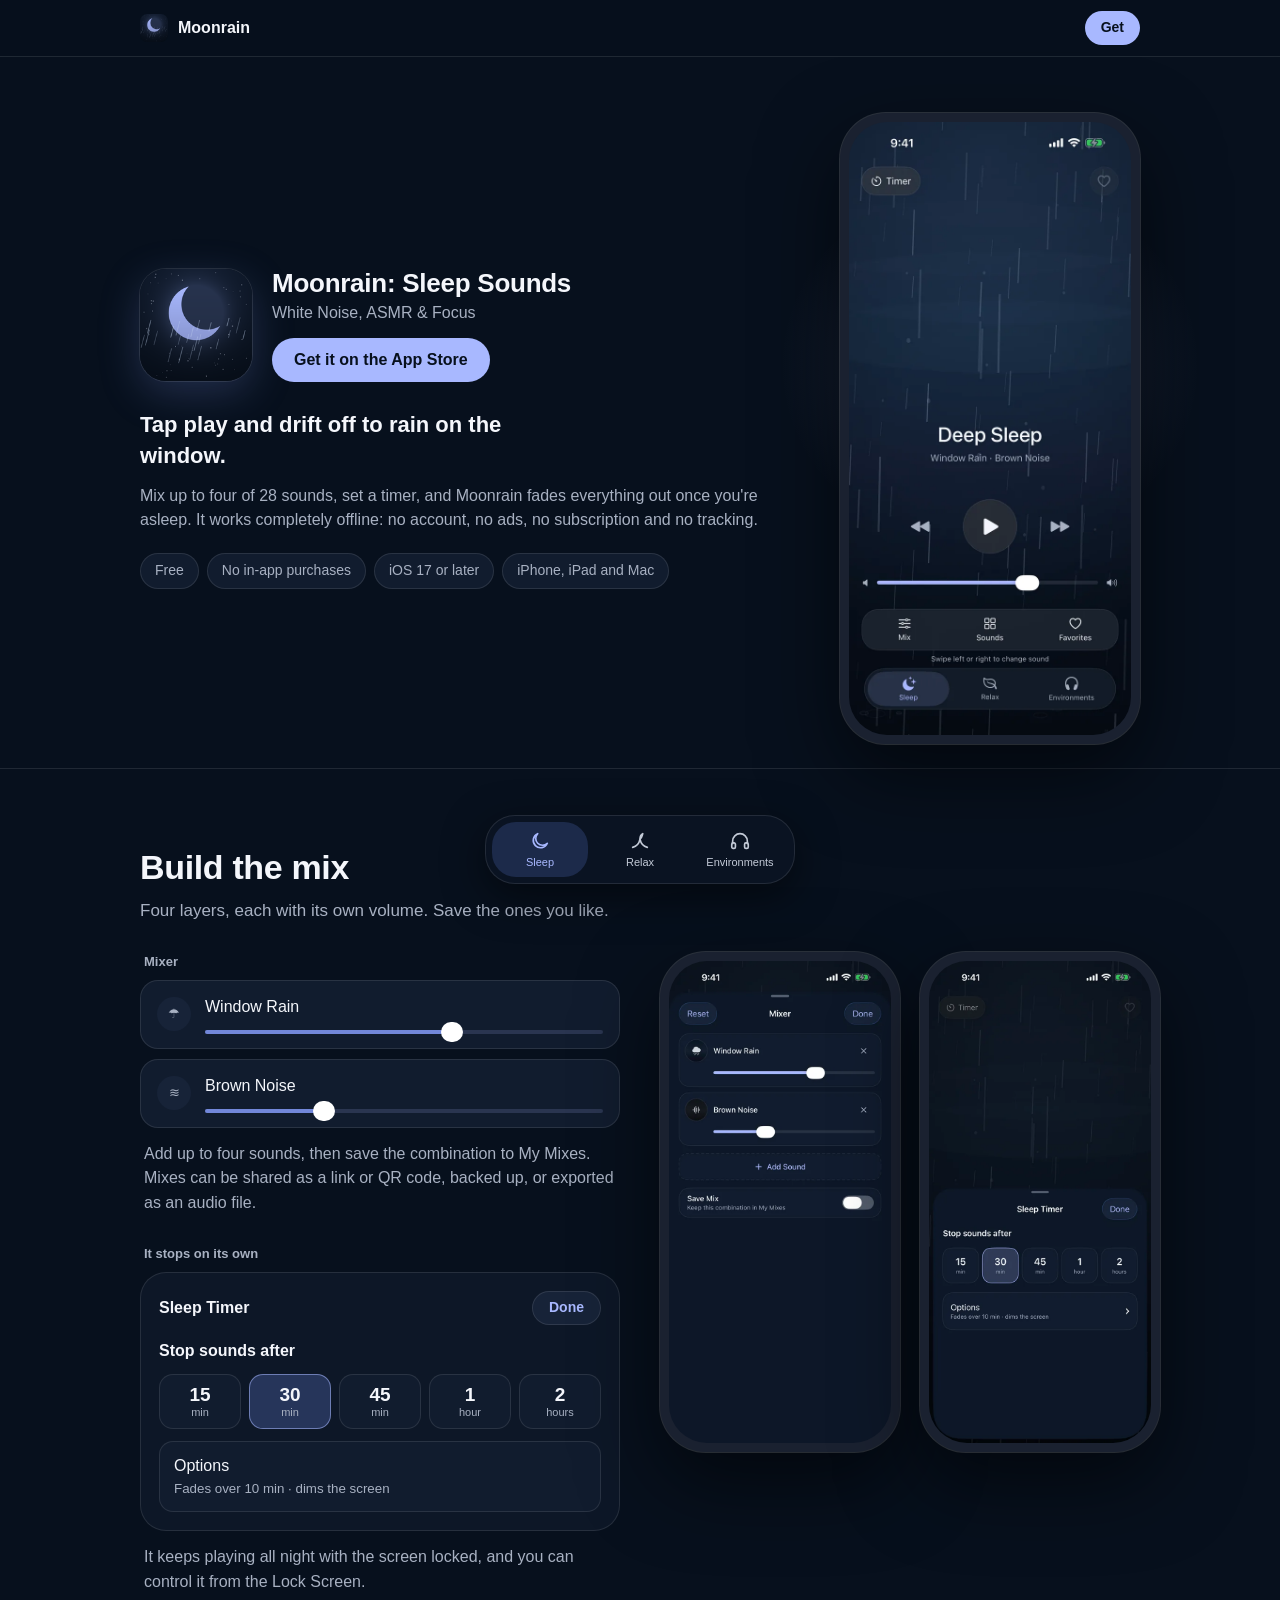
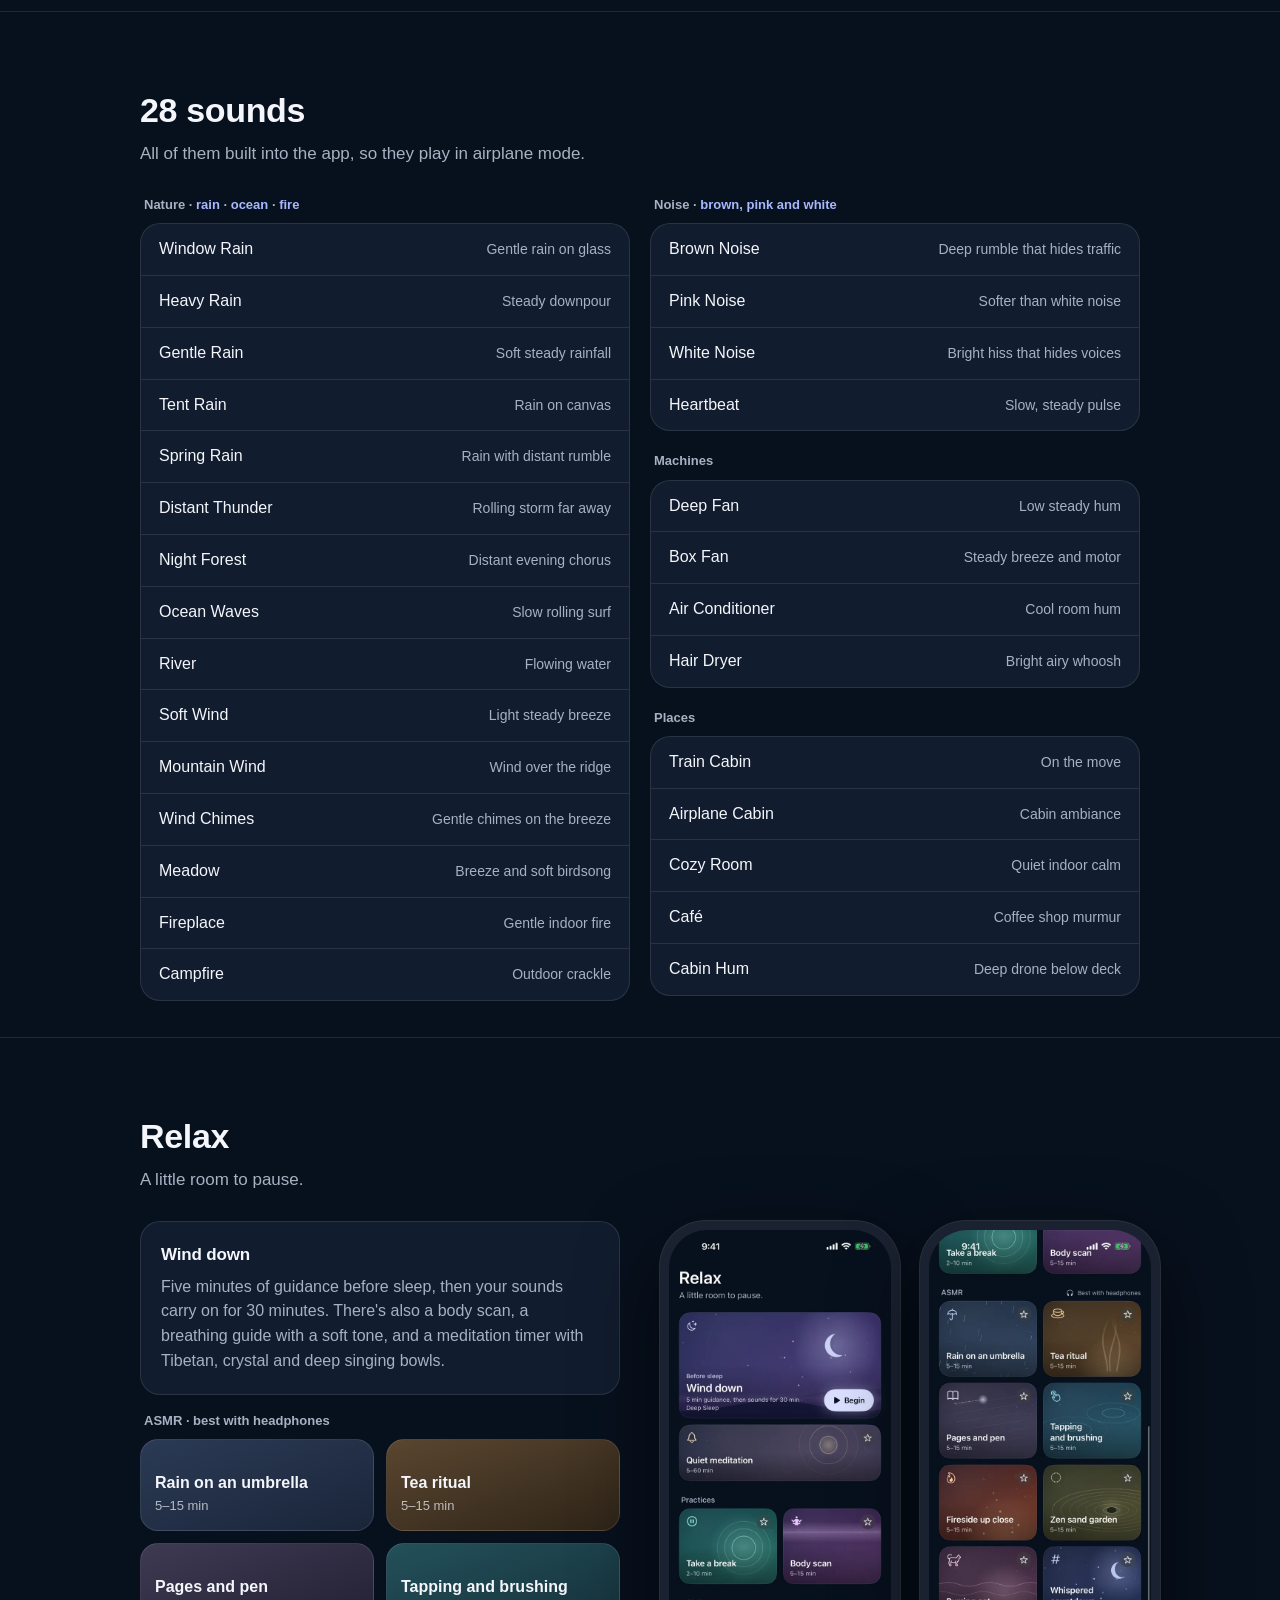
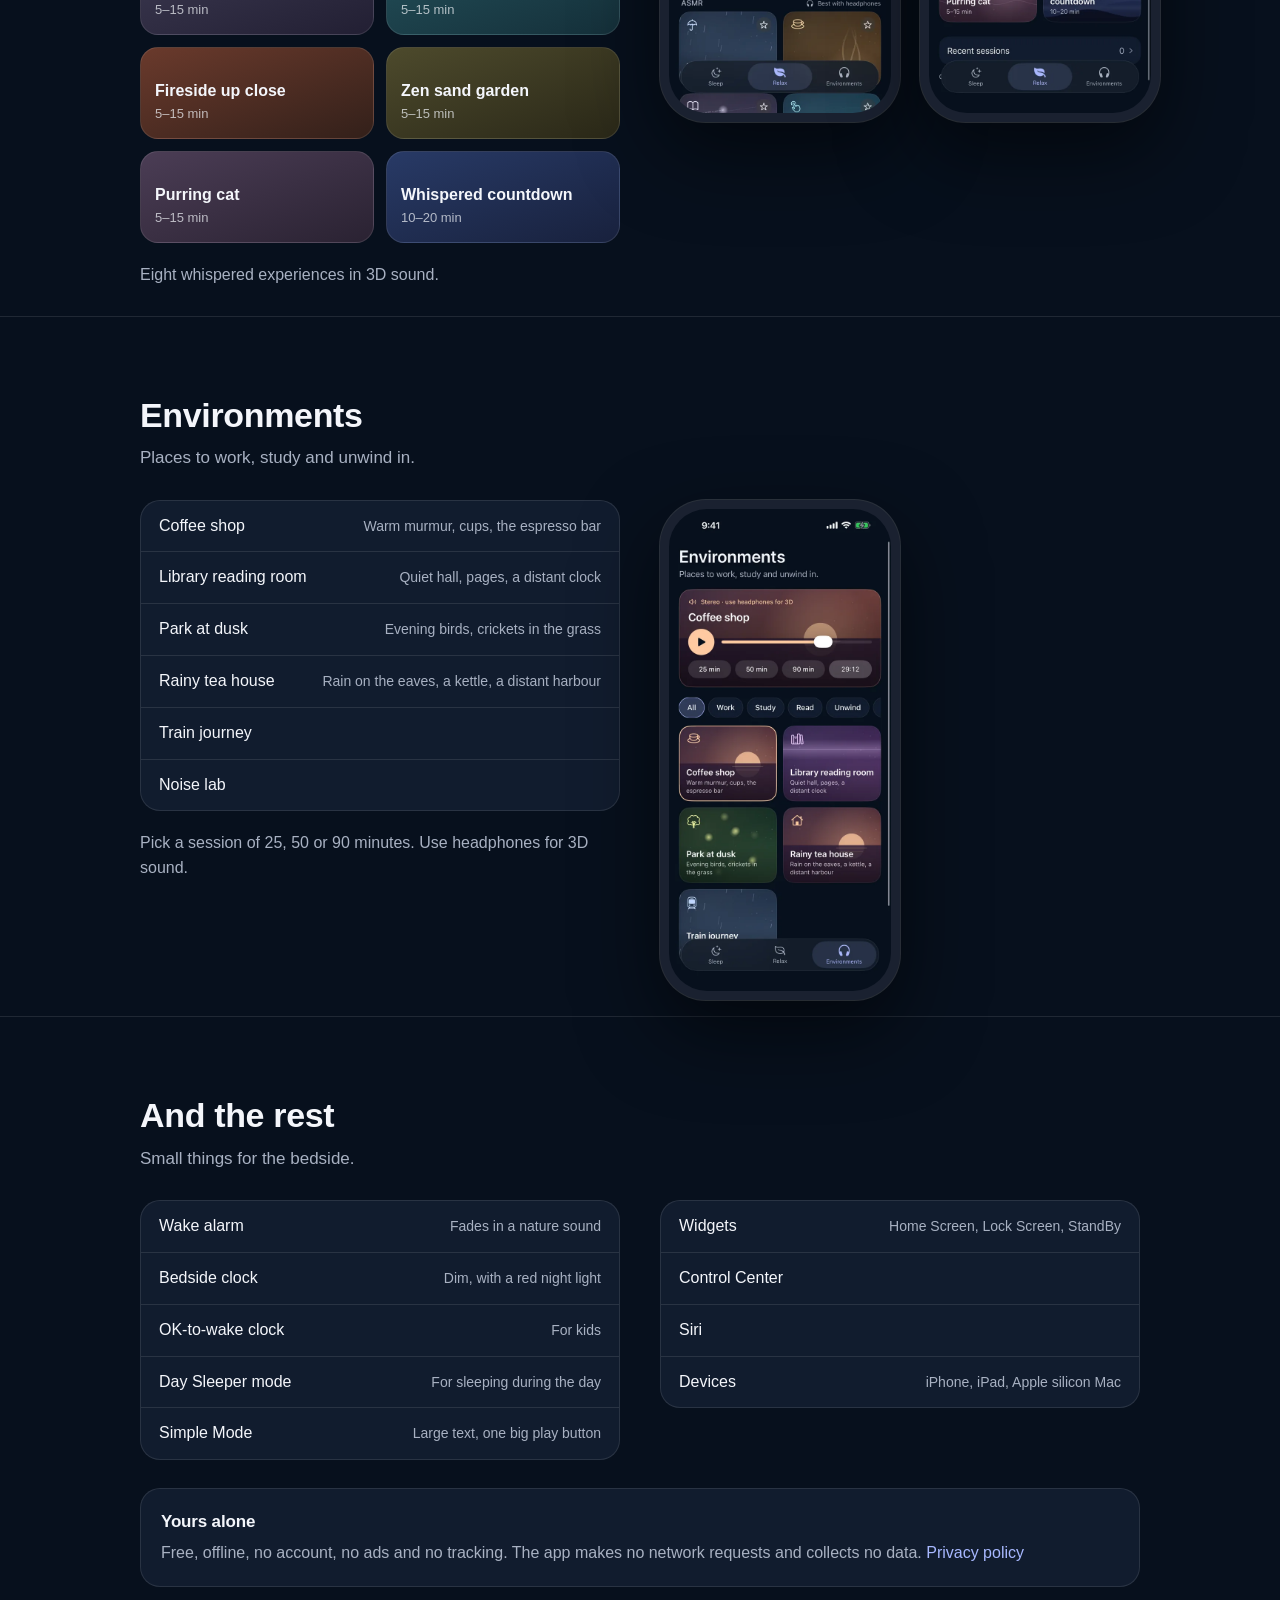
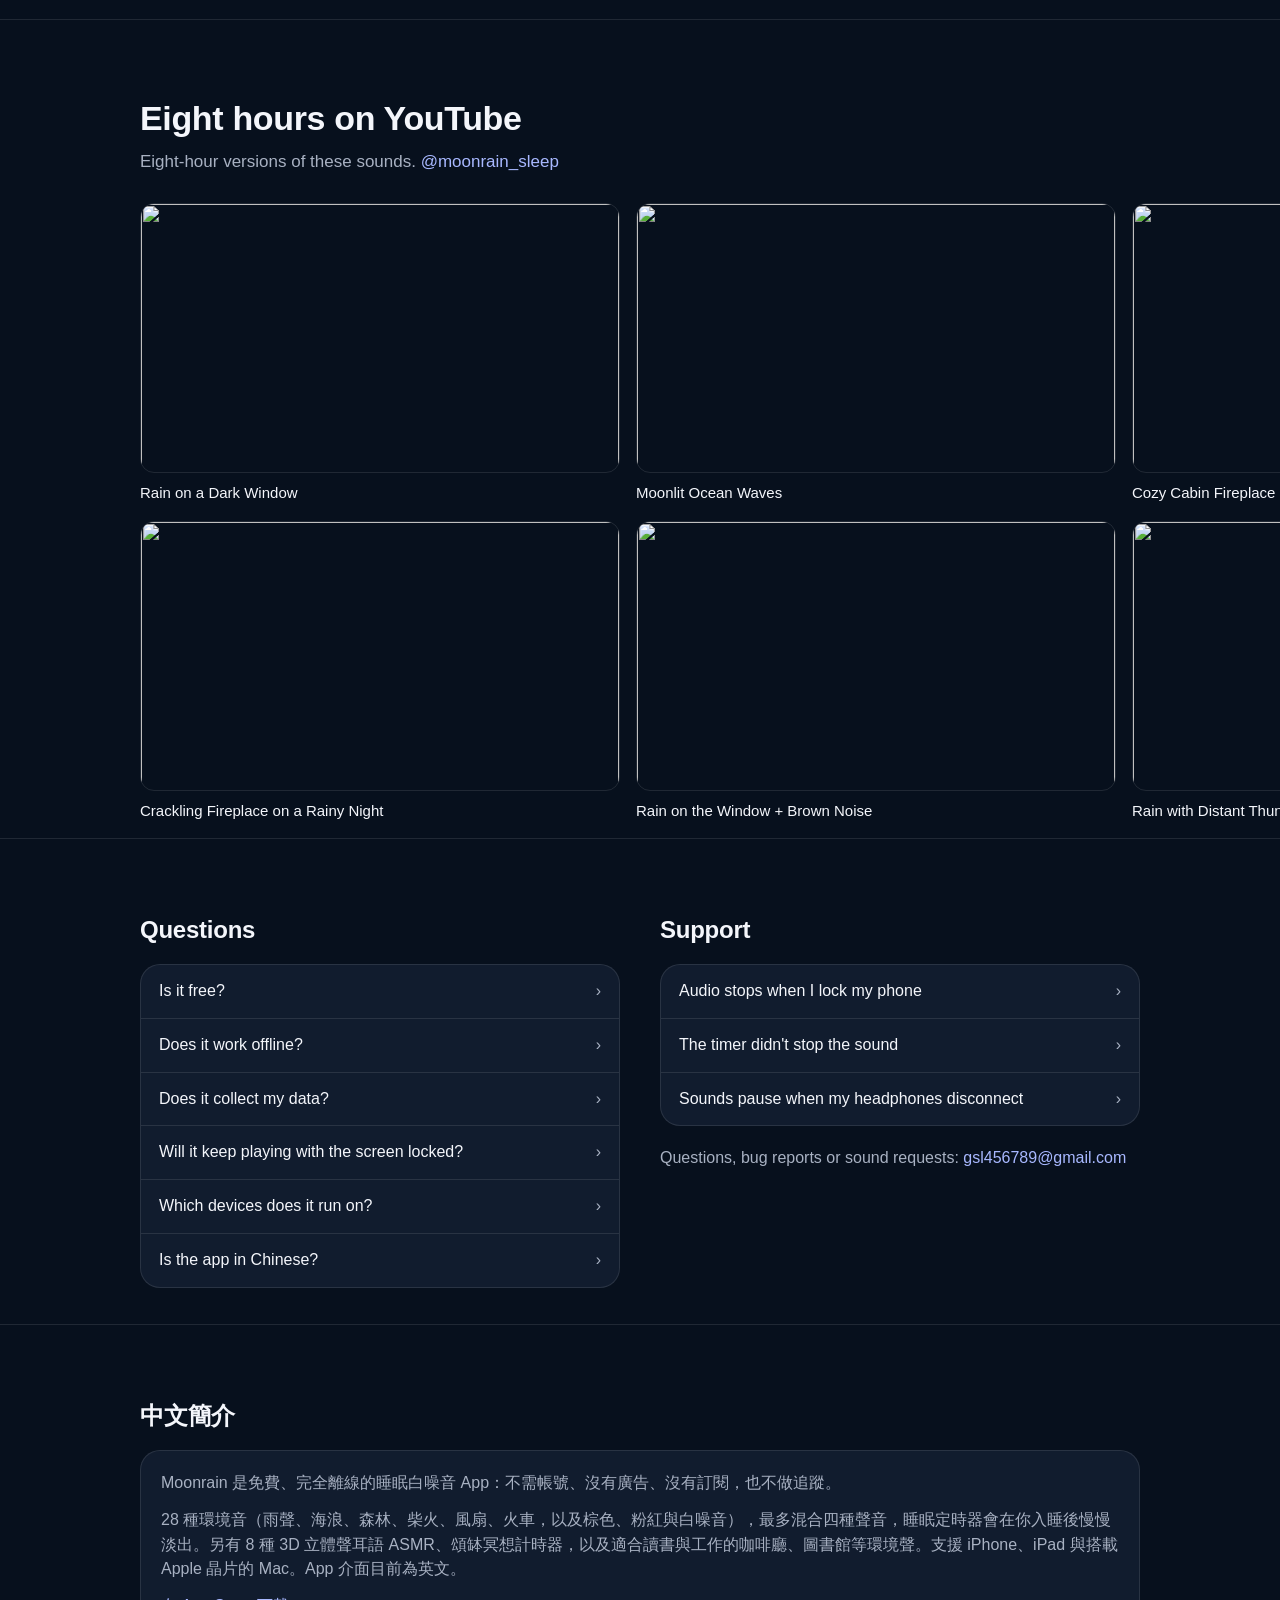
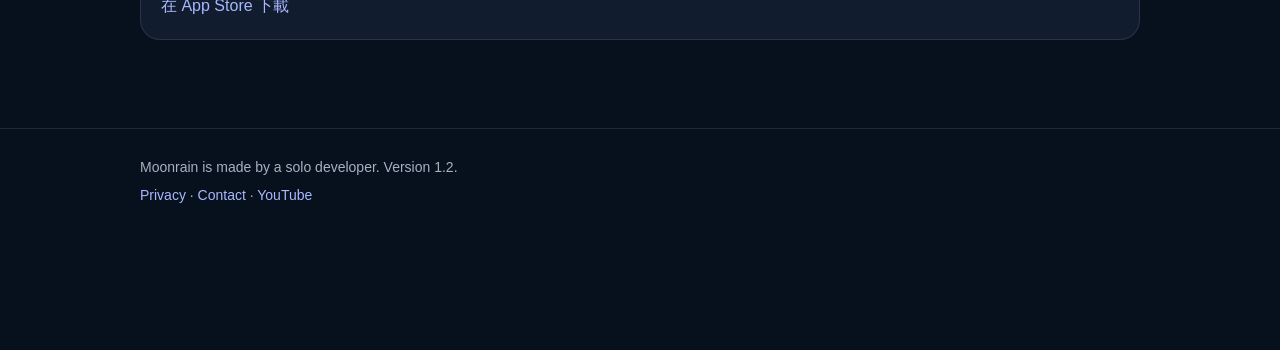
==== commit 26f9dff2: "Match the live App Store subtitle Co-Authored-By: Claude Opus 5.5 <noreply@anthropic.com>" ====
--- a/index.html
+++ b/index.html
@@ -67,7 +67,7 @@
         <img class="icon" src="img/icon-180.png" alt="Moonrain app icon" width="112" height="112">
         <div>
           <h1>Moonrain: Sleep Sounds</h1>
-          <p class="sub">Offline White Noise Mixer</p>
+          <p class="sub">White Noise, ASMR &amp; Focus</p>
           <a class="pill get" href="https://apps.apple.com/app/id6789770084">Get it on the App Store</a>
         </div>
       </div>
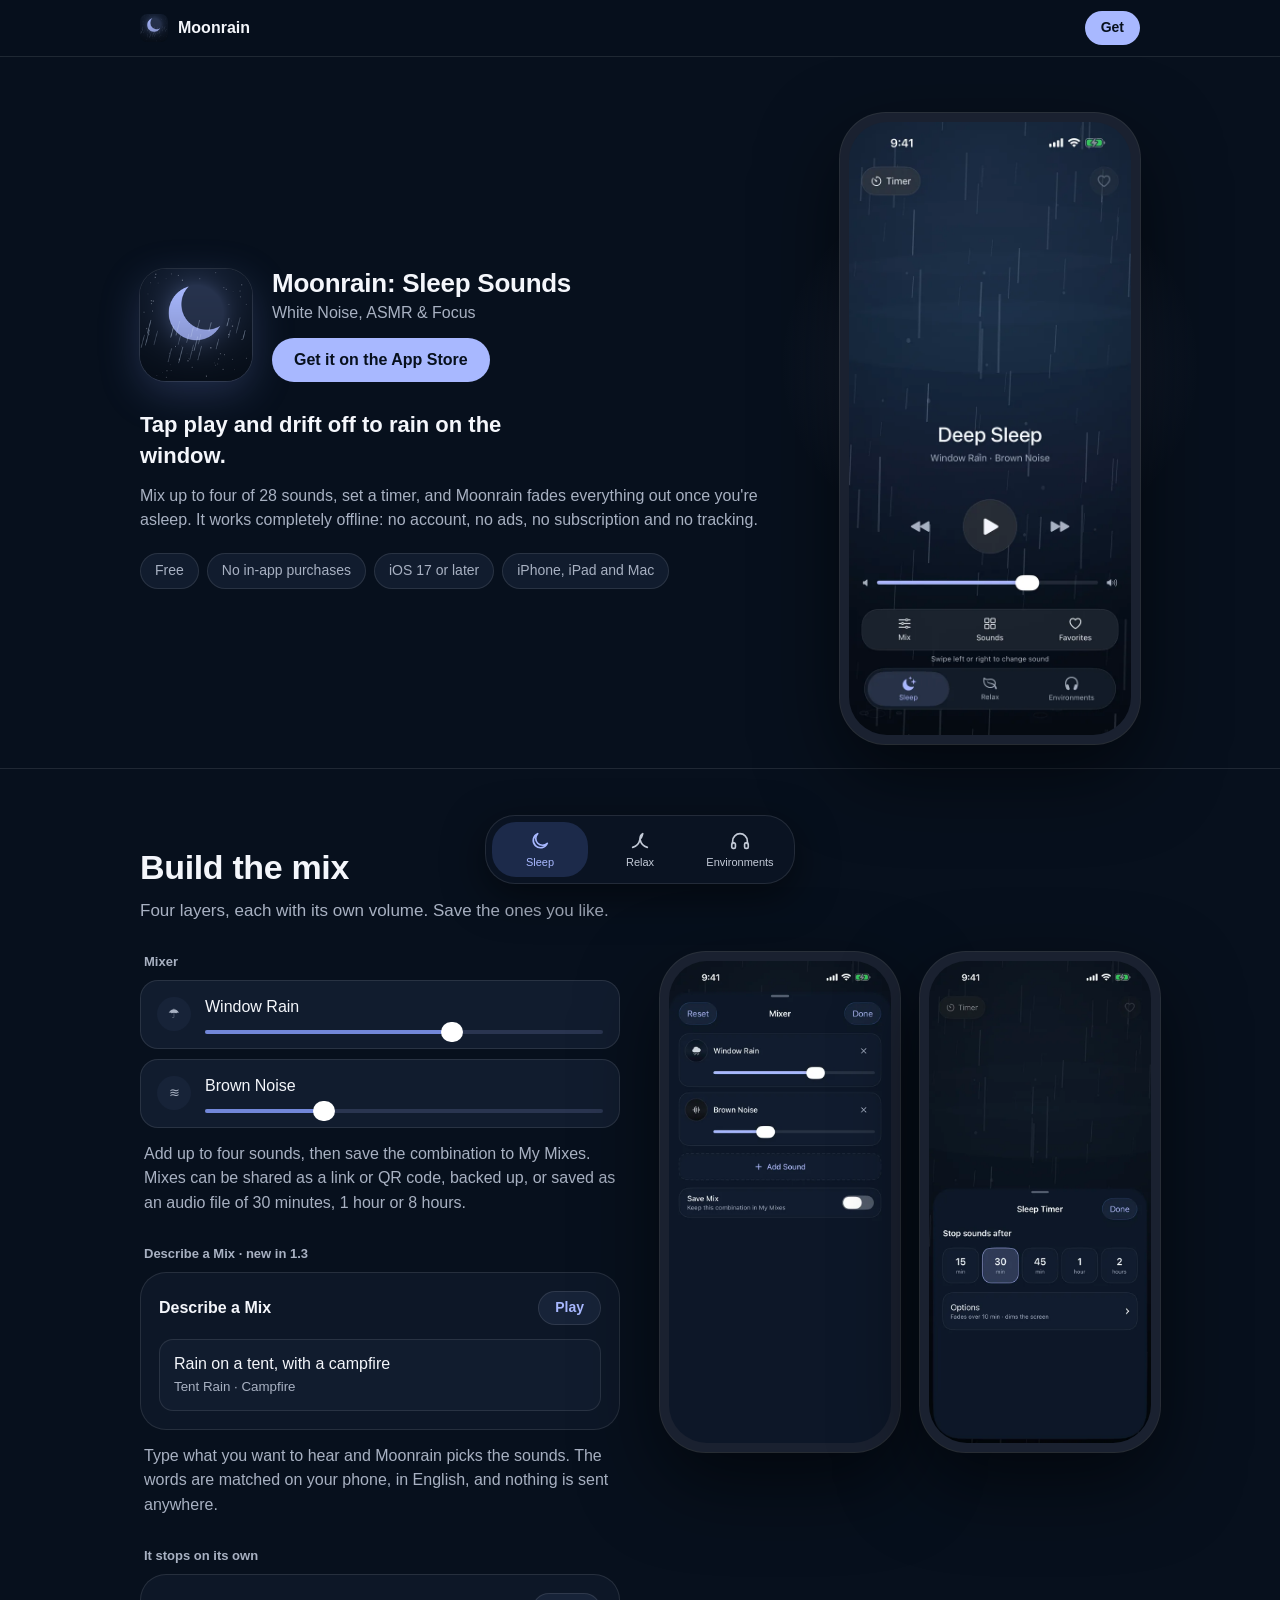
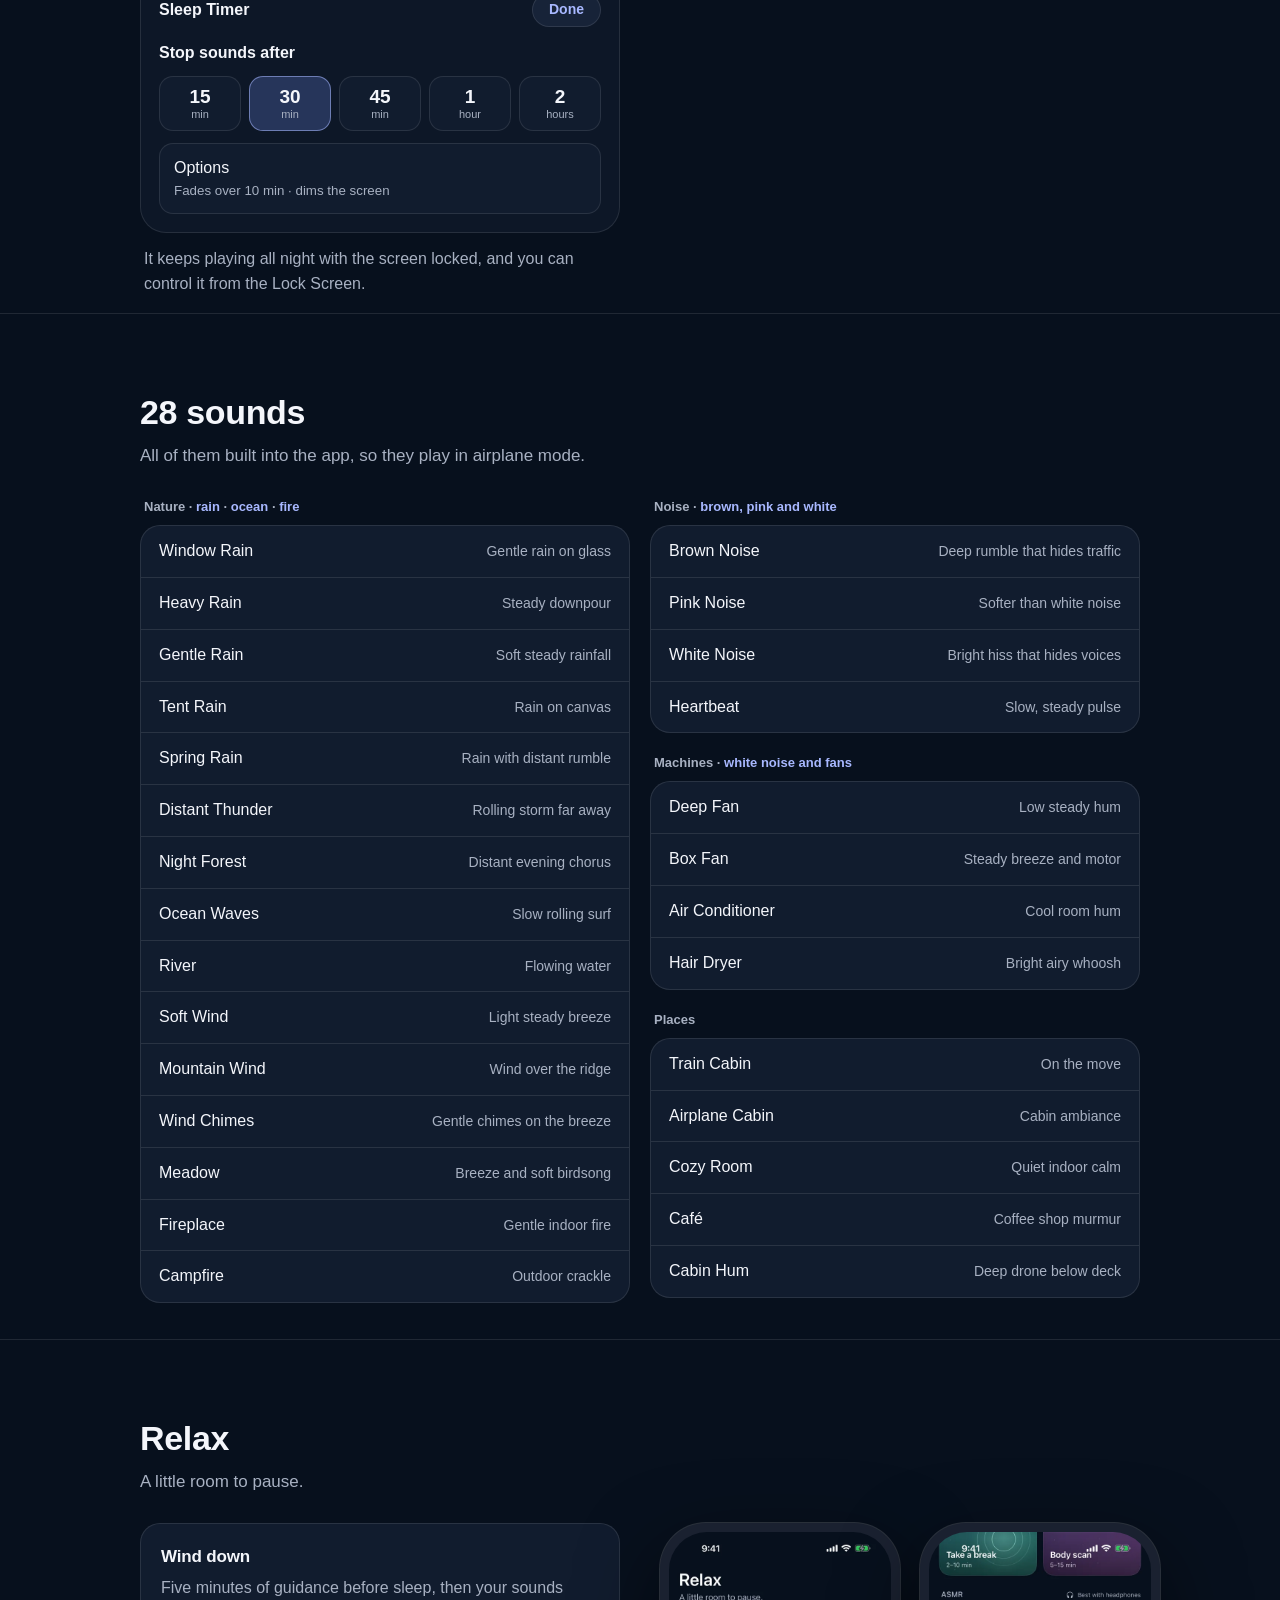
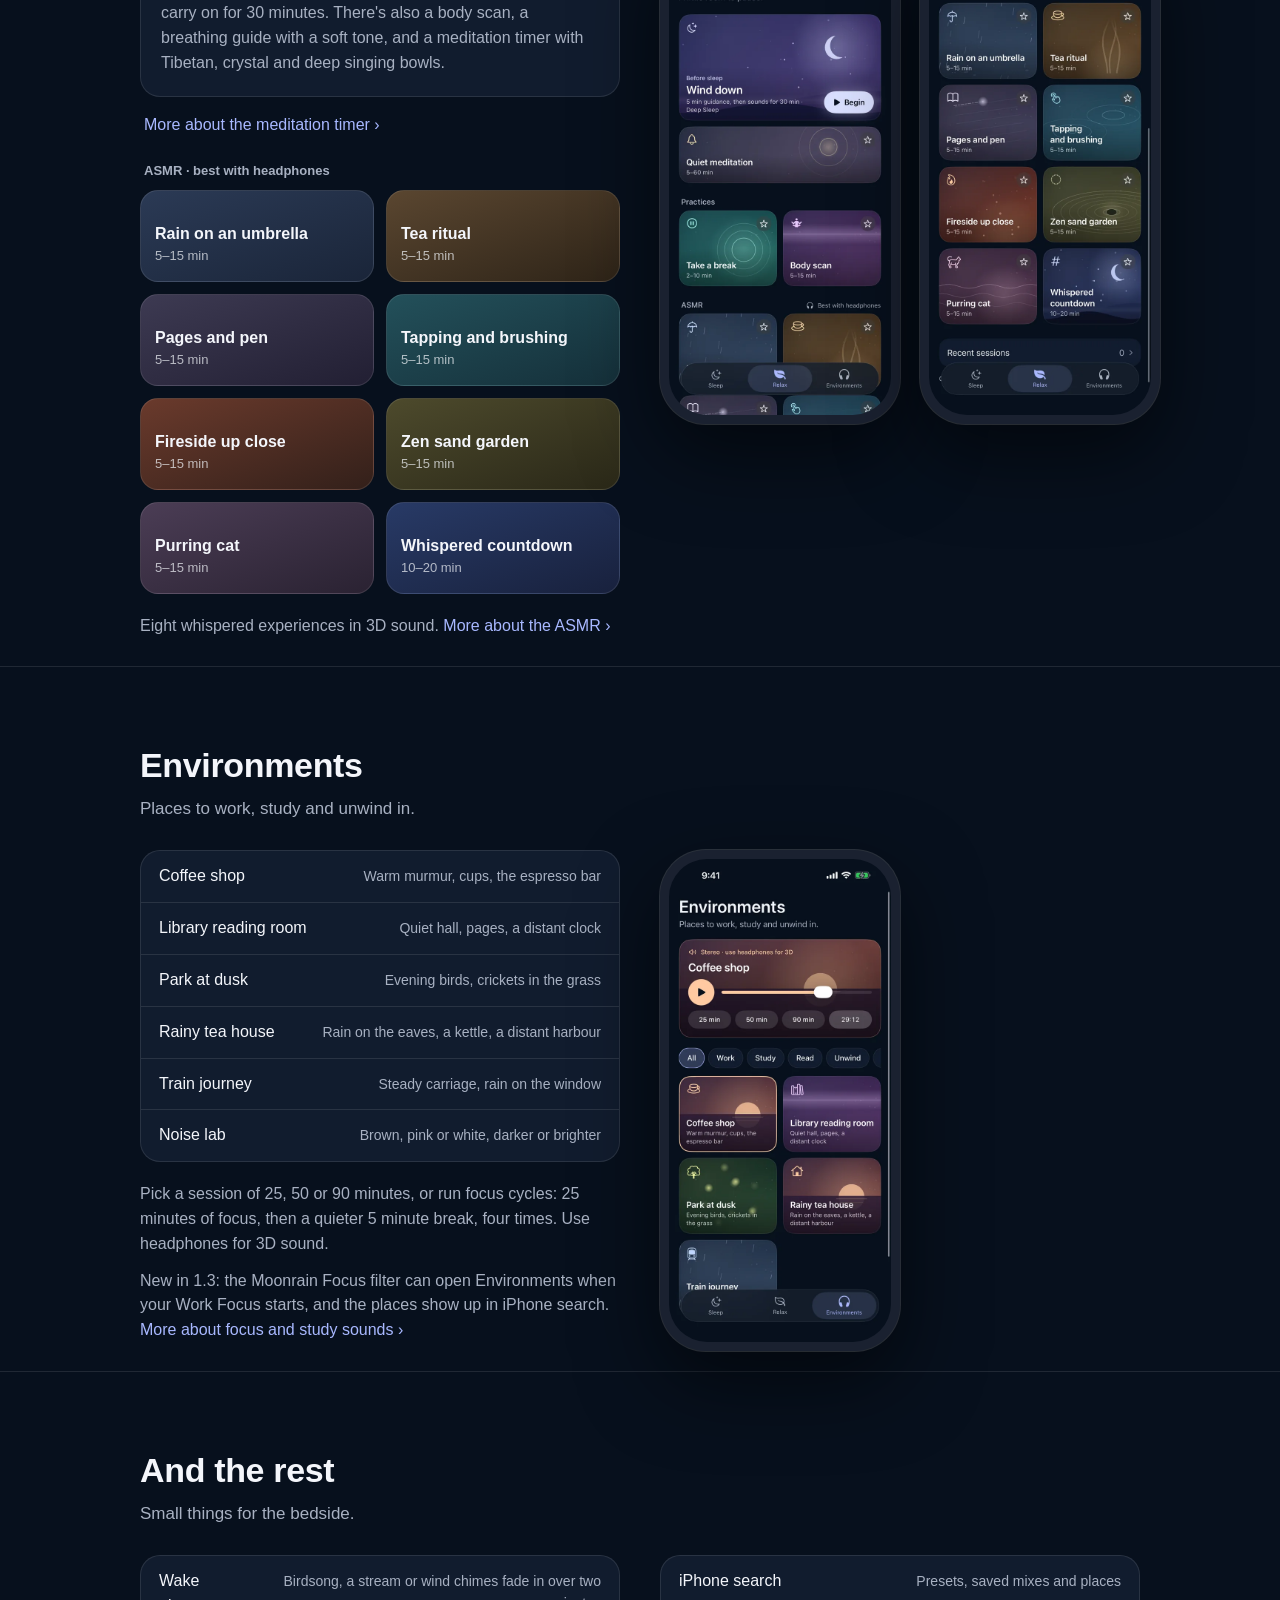
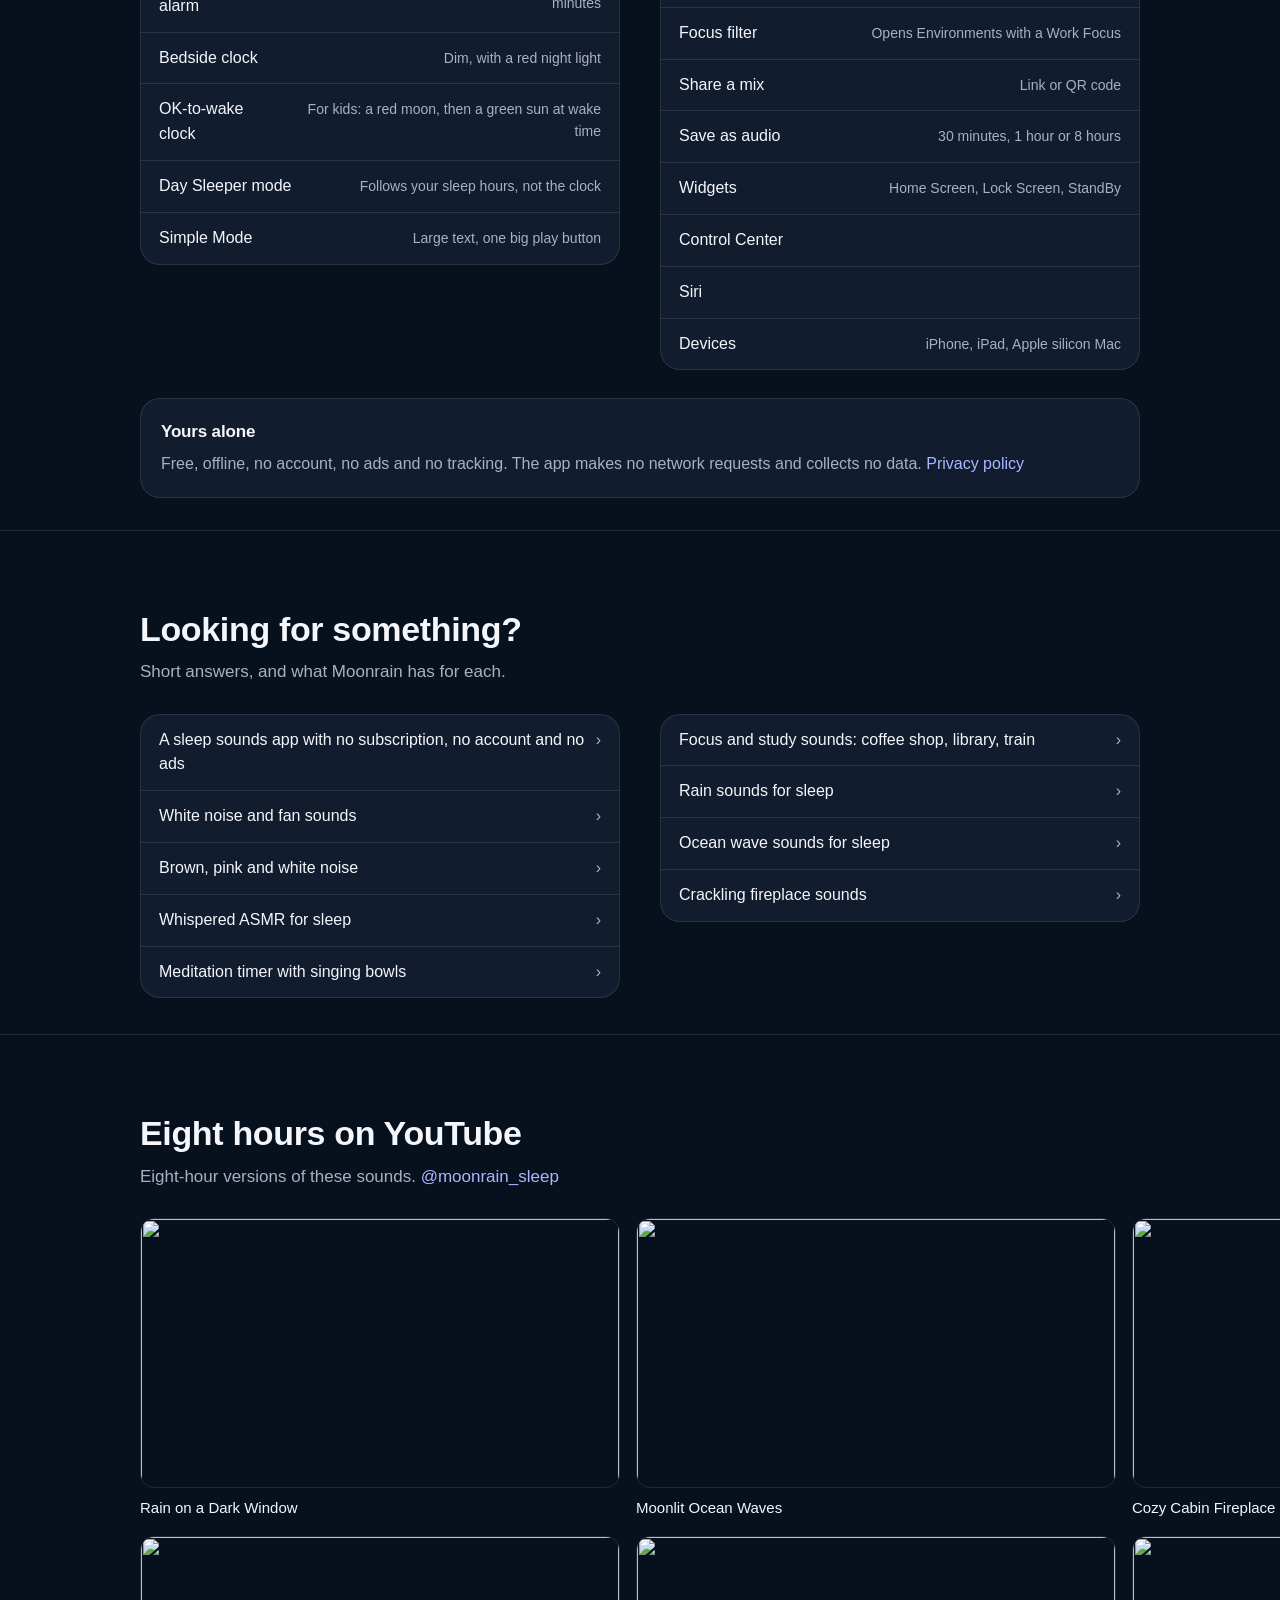
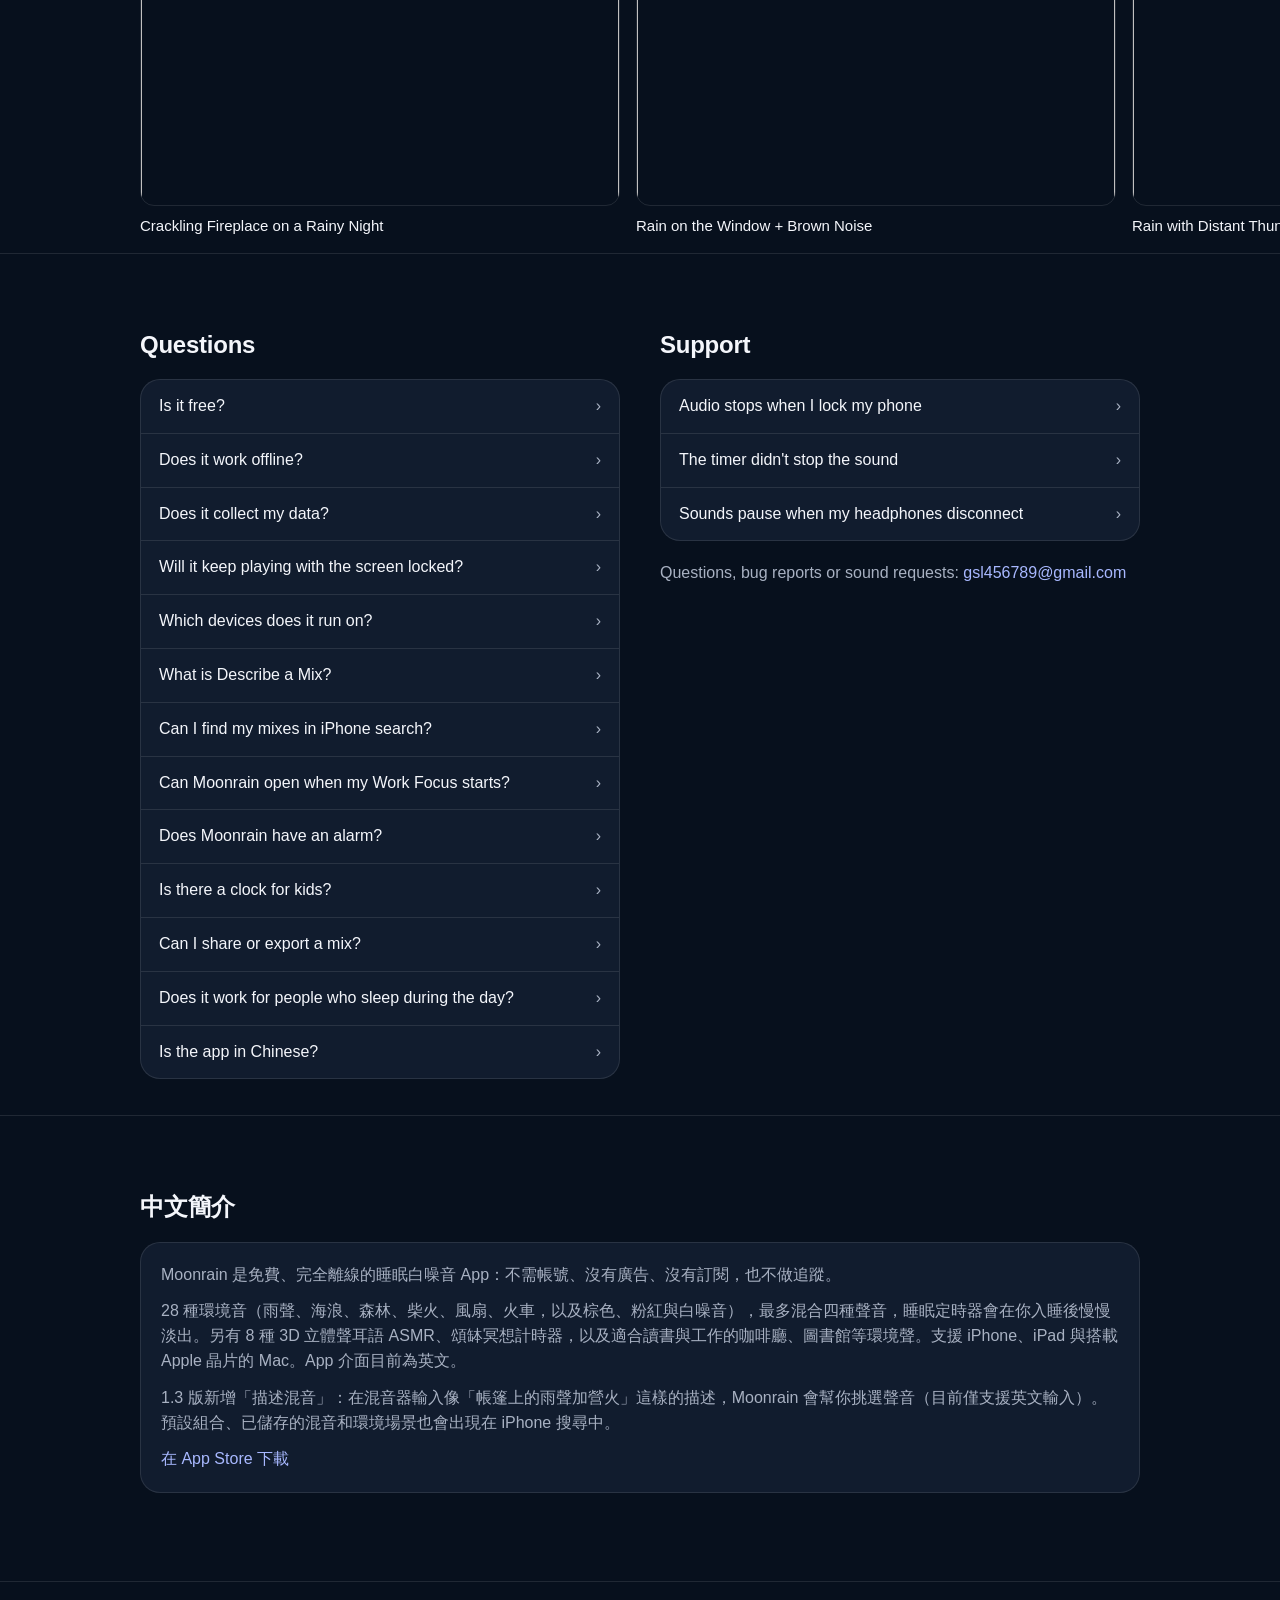
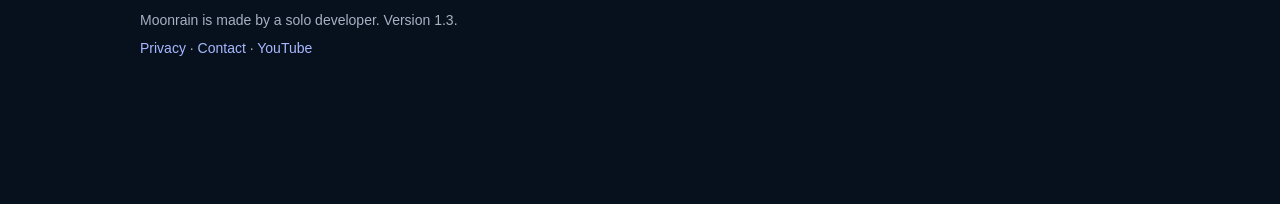
==== commit d236622f: "Update the site for 1.3 and add five answer pages index.html and llms.txt now describe version 1.3: " ====
--- a/index.html
+++ b/index.html
@@ -4,7 +4,7 @@
 <meta charset="utf-8">
 <meta name="viewport" content="width=device-width, initial-scale=1">
 <title>Moonrain: Sleep Sounds — free, offline sleep sounds for iPhone</title>
-<meta name="description" content="Moonrain is a free, fully offline sleep-sound mixer for iPhone, iPad and Mac: 28 sounds, mix up to four, a fading sleep timer, whispered 3D ASMR and focus environments. No account, no ads, no subscription, no tracking.">
+<meta name="description" content="Moonrain is a free, fully offline sleep-sound mixer for iPhone, iPad and Mac: 28 sounds, mix up to four or describe a mix in words, a fading sleep timer, whispered 3D ASMR and focus environments. No account, no ads, no subscription, no tracking.">
 <link rel="canonical" href="https://gsl0001.github.io/sleepaid-site/">
 <meta name="msvalidate.01" content="C60132E3314948051CFC95D9BF97A535">
 <meta name="google-site-verification" content="6WDnxblYro2JuspzjR3GnadYMvggztk6obJQcc1rw-c">
@@ -25,9 +25,26 @@
   "operatingSystem": "iOS 17 or later, iPadOS, macOS on Apple silicon",
   "applicationCategory": "HealthApplication",
   "url": "https://apps.apple.com/app/id6789770084",
-  "softwareVersion": "1.2",
+  "softwareVersion": "1.3",
   "offers": { "@type": "Offer", "price": "0", "priceCurrency": "USD" },
-  "description": "A free, fully offline sleep-sound mixer: 28 ambient sounds, mix up to four, a sleep timer that fades out, whispered 3D ASMR, meditation bowls, and focus environments. No account, no ads, no subscription and no tracking."
+  "description": "A free, fully offline sleep-sound mixer: 28 ambient sounds, mix up to four or describe a mix in your own words, a sleep timer that fades out, whispered 3D ASMR, meditation bowls, and focus environments. No account, no ads, no subscription and no tracking.",
+  "featureList": [
+    "28 ambient sounds: rain, ocean, forest, fire, fans, trains, and brown, pink and white noise",
+    "Mix up to four sounds with independent volumes",
+    "Describe a Mix: type a description such as \"rain on a tent with a campfire\" and the app picks the sounds",
+    "Presets, saved mixes and Environments places in iPhone search",
+    "A Focus filter that opens Environments when a Work Focus starts",
+    "Sleep timer that fades everything out",
+    "8 whispered ASMR experiences in 3D sound",
+    "Meditation timer with Tibetan, crystal and deep singing bowls",
+    "Environments to work, study or read in: coffee shop, library, park, rainy tea house and train, plus a noise lab",
+    "Gentle wake alarm that fades in a nature sound",
+    "Dim bedside clock with a red night light, and an OK-to-wake clock for kids",
+    "Day Sleeper mode for people who sleep during the day",
+    "Share a mix as a link or QR code, back mixes up, or export one as an audio file",
+    "Home Screen, Lock Screen and StandBy widgets, Control Center controls and Siri",
+    "Works offline with no account, no ads, no subscription and no tracking"
+  ]
 }
 </script>
 <script type="application/ld+json">
@@ -45,6 +62,20 @@
       "acceptedAnswer": { "@type": "Answer", "text": "Yes. It plays all night with the screen locked, and you can control it from the Lock Screen." } },
     { "@type": "Question", "name": "Which devices does it run on?",
       "acceptedAnswer": { "@type": "Answer", "text": "iPhone and iPad with iOS 17 or later, and Macs with Apple silicon." } },
+    { "@type": "Question", "name": "What is Describe a Mix?",
+      "acceptedAnswer": { "@type": "Answer", "text": "In the Mixer you can type a description such as \"rain on a tent with a campfire\" and Moonrain picks the matching sounds from its library. The words are matched on your phone and nothing is sent anywhere. It understands English, and words it doesn't know are skipped." } },
+    { "@type": "Question", "name": "Can I find my mixes in iPhone search?",
+      "acceptedAnswer": { "@type": "Answer", "text": "Yes. Since version 1.3 the built-in presets, your saved mixes and the Environments places show up in iPhone search, and tapping one plays it. The index is built on the phone." } },
+    { "@type": "Question", "name": "Can Moonrain open when my Work Focus starts?",
+      "acceptedAnswer": { "@type": "Answer", "text": "Yes. Add the Moonrain Focus filter to a Focus such as Work and turn on Open to Environments. The same filter can turn on the true black night look for a Sleep Focus." } },
+    { "@type": "Question", "name": "Does Moonrain have an alarm?",
+      "acceptedAnswer": { "@type": "Answer", "text": "Yes. The wake alarm fades in birdsong, a stream or wind chimes over two minutes, and if Moonrain is still playing, your sleep sound turns into it. The system alarm rings at wake time." } },
+    { "@type": "Question", "name": "Is there a clock for kids?",
+      "acceptedAnswer": { "@type": "Answer", "text": "Yes. With the OK-to-wake clock the bedside clock shows a red moon until the wake time you set, then glows green with a sun. An optional bedtime routine checklist comes before it." } },
+    { "@type": "Question", "name": "Can I share or export a mix?",
+      "acceptedAnswer": { "@type": "Answer", "text": "Yes. A mix can be shared as a link or a QR code that opens it in Moonrain, and saved as an audio file of 30 minutes, 1 hour or 8 hours to play anywhere." } },
+    { "@type": "Question", "name": "Does it work for people who sleep during the day?",
+      "acceptedAnswer": { "@type": "Answer", "text": "Yes. Day Sleeper mode lets you set your own sleep hours, for example after a night shift, and the night look and the suggestion on the Sleep screen follow those hours instead of the clock." } },
     { "@type": "Question", "name": "Is the app in Chinese?",
       "acceptedAnswer": { "@type": "Answer", "text": "The App Store page is in English and Traditional Chinese. The app interface is in English." } }
   ]
@@ -56,7 +87,7 @@
 <div class="topbar"><div class="wrap">
   <a class="brand" href="./"><img src="img/icon-180.png" alt="" width="28" height="28">Moonrain</a>
   <span class="spacer"></span>
-  <a class="pill small get" href="https://apps.apple.com/app/id6789770084">Get</a>
+  <a class="pill small get" href="https://apps.apple.com/app/id6789770084?pt=129096683&amp;ct=site-home&amp;mt=8">Get</a>
 </div></div>
 
 <main>
@@ -68,7 +99,7 @@
         <div>
           <h1>Moonrain: Sleep Sounds</h1>
           <p class="sub">White Noise, ASMR &amp; Focus</p>
-          <a class="pill get" href="https://apps.apple.com/app/id6789770084">Get it on the App Store</a>
+          <a class="pill get" href="https://apps.apple.com/app/id6789770084?pt=129096683&amp;ct=site-home&amp;mt=8">Get it on the App Store</a>
         </div>
       </div>
       <p class="lead">Tap play and drift off to rain on the window.</p>
@@ -95,7 +126,14 @@
         <p class="label">Mixer</p>
         <div class="layer"><span class="dot">☂</span><div class="body">Window Rain<div class="track"><i style="width:62%"></i></div></div></div>
         <div class="layer"><span class="dot">≋</span><div class="body">Brown Noise<div class="track"><i style="width:30%"></i></div></div></div>
-        <p style="margin:14px 4px 28px">Add up to four sounds, then save the combination to My Mixes. Mixes can be shared as a link or QR code, backed up, or exported as an audio file.</p>
+        <p style="margin:14px 4px 28px">Add up to four sounds, then save the combination to My Mixes. Mixes can be shared as a link or QR code, backed up, or saved as an audio file of 30 minutes, 1 hour or 8 hours.</p>
+
+        <p class="label">Describe a Mix · new in 1.3</p>
+        <div class="sheet" style="margin-bottom:10px">
+          <div class="sheet-head"><strong>Describe a Mix</strong><span class="pill small">Play</span></div>
+          <div class="opt" style="margin-top:0">Rain on a tent, with a campfire<small>Tent Rain · Campfire</small></div>
+        </div>
+        <p style="margin:14px 4px 28px">Type what you want to hear and Moonrain picks the sounds. The words are matched on your phone, in English, and nothing is sent anywhere.</p>
 
         <p class="label">It stops on its own</p>
         <div class="sheet">
@@ -155,7 +193,7 @@
           <li><span class="name">White Noise</span><span class="val">Bright hiss that hides voices</span></li>
           <li><span class="name">Heartbeat</span><span class="val">Slow, steady pulse</span></li>
         </ul>
-        <p class="label">Machines</p>
+        <p class="label">Machines · <a href="white-noise-fan-sounds.html">white noise and fans</a></p>
         <ul class="group">
           <li><span class="name">Deep Fan</span><span class="val">Low steady hum</span></li>
           <li><span class="name">Box Fan</span><span class="val">Steady breeze and motor</span></li>
@@ -187,6 +225,7 @@
           <h3>Wind down</h3>
           <p>Five minutes of guidance before sleep, then your sounds carry on for 30 minutes. There's also a body scan, a breathing guide with a soft tone, and a meditation timer with Tibetan, crystal and deep singing bowls.</p>
         </div>
+        <p style="margin:0 4px 24px"><a href="meditation-timer.html">More about the meditation timer ›</a></p>
         <p class="label">ASMR · best with headphones</p>
         <div class="tiles">
           <div class="tile t1"><b>Rain on an umbrella</b><span>5–15 min</span></div>
@@ -198,7 +237,7 @@
           <div class="tile t7"><b>Purring cat</b><span>5–15 min</span></div>
           <div class="tile t8"><b>Whispered countdown</b><span>10–20 min</span></div>
         </div>
-        <p>Eight whispered experiences in 3D sound.</p>
+        <p>Eight whispered experiences in 3D sound. <a href="whispered-asmr.html">More about the ASMR ›</a></p>
       </div>
       <div class="shots">
         <div class="phone"><img src="img/relax.webp" alt="The Relax tab with Wind down, Quiet meditation and practices" width="600" height="1304" loading="lazy"></div>
@@ -221,10 +260,11 @@
           <li><span class="name">Library reading room</span><span class="val">Quiet hall, pages, a distant clock</span></li>
           <li><span class="name">Park at dusk</span><span class="val">Evening birds, crickets in the grass</span></li>
           <li><span class="name">Rainy tea house</span><span class="val">Rain on the eaves, a kettle, a distant harbour</span></li>
-          <li><span class="name">Train journey</span></li>
-          <li><span class="name">Noise lab</span></li>
+          <li><span class="name">Train journey</span><span class="val">Steady carriage, rain on the window</span></li>
+          <li><span class="name">Noise lab</span><span class="val">Brown, pink or white, darker or brighter</span></li>
         </ul>
-        <p>Pick a session of 25, 50 or 90 minutes. Use headphones for 3D sound.</p>
+        <p>Pick a session of 25, 50 or 90 minutes, or run focus cycles: 25 minutes of focus, then a quieter 5 minute break, four times. Use headphones for 3D sound.</p>
+        <p>New in 1.3: the Moonrain Focus filter can open Environments when your Work Focus starts, and the places show up in iPhone search. <a href="focus-study-sounds.html">More about focus and study sounds ›</a></p>
       </div>
       <div class="shots">
         <div class="phone"><img src="img/environments.webp" alt="The Environments tab with Coffee shop playing" width="600" height="1304" loading="lazy"></div>
@@ -241,13 +281,17 @@
     </header>
     <div class="split">
       <ul class="group">
-        <li><span class="name">Wake alarm</span><span class="val">Fades in a nature sound</span></li>
+        <li><span class="name">Wake alarm</span><span class="val">Birdsong, a stream or wind chimes fade in over two minutes</span></li>
         <li><span class="name">Bedside clock</span><span class="val">Dim, with a red night light</span></li>
-        <li><span class="name">OK-to-wake clock</span><span class="val">For kids</span></li>
-        <li><span class="name">Day Sleeper mode</span><span class="val">For sleeping during the day</span></li>
+        <li><span class="name">OK-to-wake clock</span><span class="val">For kids: a red moon, then a green sun at wake time</span></li>
+        <li><span class="name">Day Sleeper mode</span><span class="val">Follows your sleep hours, not the clock</span></li>
         <li><span class="name">Simple Mode</span><span class="val">Large text, one big play button</span></li>
       </ul>
       <ul class="group">
+        <li><span class="name">iPhone search</span><span class="val">Presets, saved mixes and places</span></li>
+        <li><span class="name">Focus filter</span><span class="val">Opens Environments with a Work Focus</span></li>
+        <li><span class="name">Share a mix</span><span class="val">Link or QR code</span></li>
+        <li><span class="name">Save as audio</span><span class="val">30 minutes, 1 hour or 8 hours</span></li>
         <li><span class="name">Widgets</span><span class="val">Home Screen, Lock Screen, StandBy</span></li>
         <li><span class="name">Control Center</span></li>
         <li><span class="name">Siri</span></li>
@@ -257,6 +301,30 @@
     <div class="card" style="margin-top:8px">
       <h3>Yours alone</h3>
       <p>Free, offline, no account, no ads and no tracking. The app makes no network requests and collects no data. <a href="privacy.html">Privacy policy</a></p>
+    </div>
+  </div>
+</section>
+
+<section class="tab-section" id="guides">
+  <div class="wrap">
+    <header>
+      <h2>Looking for something?</h2>
+      <p>Short answers, and what Moonrain has for each.</p>
+    </header>
+    <div class="split">
+      <ul class="group">
+        <li><a class="row" href="no-subscription-sleep-sounds.html">A sleep sounds app with no subscription, no account and no ads</a></li>
+        <li><a class="row" href="white-noise-fan-sounds.html">White noise and fan sounds</a></li>
+        <li><a class="row" href="brown-noise.html">Brown, pink and white noise</a></li>
+        <li><a class="row" href="whispered-asmr.html">Whispered ASMR for sleep</a></li>
+        <li><a class="row" href="meditation-timer.html">Meditation timer with singing bowls</a></li>
+      </ul>
+      <ul class="group">
+        <li><a class="row" href="focus-study-sounds.html">Focus and study sounds: coffee shop, library, train</a></li>
+        <li><a class="row" href="rain-sounds.html">Rain sounds for sleep</a></li>
+        <li><a class="row" href="ocean-sounds.html">Ocean wave sounds for sleep</a></li>
+        <li><a class="row" href="fireplace-sounds.html">Crackling fireplace sounds</a></li>
+      </ul>
     </div>
   </div>
 </section>
@@ -289,6 +357,13 @@
           <details><summary>Does it collect my data?</summary><p>No. There is no account and no tracking. See the <a href="privacy.html">privacy policy</a>.</p></details>
           <details><summary>Will it keep playing with the screen locked?</summary><p>Yes. It plays all night under lock, and you can control it from the Lock Screen.</p></details>
           <details><summary>Which devices does it run on?</summary><p>iPhone and iPad with iOS 17 or later, and Macs with Apple silicon.</p></details>
+          <details><summary>What is Describe a Mix?</summary><p>In the Mixer you can type a description such as "rain on a tent with a campfire" and Moonrain picks the matching sounds from its library. The words are matched on your phone and nothing is sent anywhere. It understands English, and words it doesn't know are skipped.</p></details>
+          <details><summary>Can I find my mixes in iPhone search?</summary><p>Yes. Since version 1.3 the built-in presets, your saved mixes and the Environments places show up in iPhone search, and tapping one plays it. The index is built on the phone.</p></details>
+          <details><summary>Can Moonrain open when my Work Focus starts?</summary><p>Yes. Add the Moonrain Focus filter to a Focus such as Work and turn on Open to Environments. The same filter can turn on the true black night look for a Sleep Focus.</p></details>
+          <details><summary>Does Moonrain have an alarm?</summary><p>Yes. The wake alarm fades in birdsong, a stream or wind chimes over two minutes, and if Moonrain is still playing, your sleep sound turns into it. The system alarm rings at wake time.</p></details>
+          <details><summary>Is there a clock for kids?</summary><p>Yes. With the OK-to-wake clock the bedside clock shows a red moon until the wake time you set, then glows green with a sun. An optional bedtime routine checklist comes before it.</p></details>
+          <details><summary>Can I share or export a mix?</summary><p>Yes. A mix can be shared as a link or a QR code that opens it in Moonrain, and saved as an audio file of 30 minutes, 1 hour or 8 hours to play anywhere.</p></details>
+          <details><summary>Does it work for people who sleep during the day?</summary><p>Yes. Day Sleeper mode lets you set your own sleep hours, for example after a night shift, and the night look and the suggestion on the Sleep screen follow those hours instead of the clock.</p></details>
           <details><summary>Is the app in Chinese?</summary><p>The App Store page is in English and Traditional Chinese. The app interface is in English.</p></details>
         </div>
       </div>
@@ -311,14 +386,15 @@
     <div class="card">
       <p>Moonrain 是免費、完全離線的睡眠白噪音 App：不需帳號、沒有廣告、沒有訂閱，也不做追蹤。</p>
       <p>28 種環境音（雨聲、海浪、森林、柴火、風扇、火車，以及棕色、粉紅與白噪音），最多混合四種聲音，睡眠定時器會在你入睡後慢慢淡出。另有 8 種 3D 立體聲耳語 ASMR、頌缽冥想計時器，以及適合讀書與工作的咖啡廳、圖書館等環境聲。支援 iPhone、iPad 與搭載 Apple 晶片的 Mac。App 介面目前為英文。</p>
-      <p><a href="https://apps.apple.com/tw/app/id6789770084">在 App Store 下載</a></p>
+      <p>1.3 版新增「描述混音」：在混音器輸入像「帳篷上的雨聲加營火」這樣的描述，Moonrain 會幫你挑選聲音（目前僅支援英文輸入）。預設組合、已儲存的混音和環境場景也會出現在 iPhone 搜尋中。</p>
+      <p><a href="https://apps.apple.com/tw/app/id6789770084?pt=129096683&amp;ct=site-home-zh&amp;mt=8">在 App Store 下載</a></p>
     </div>
   </div>
 </section>
 </main>
 
 <footer><div class="wrap">
-  <p>Moonrain is made by a solo developer. Version 1.2.</p>
+  <p>Moonrain is made by a solo developer. Version 1.3.</p>
   <p><a href="privacy.html">Privacy</a> · <a href="mailto:gsl456789@gmail.com">Contact</a> · <a href="https://www.youtube.com/@moonrain_sleep">YouTube</a></p>
 </div></footer>
 
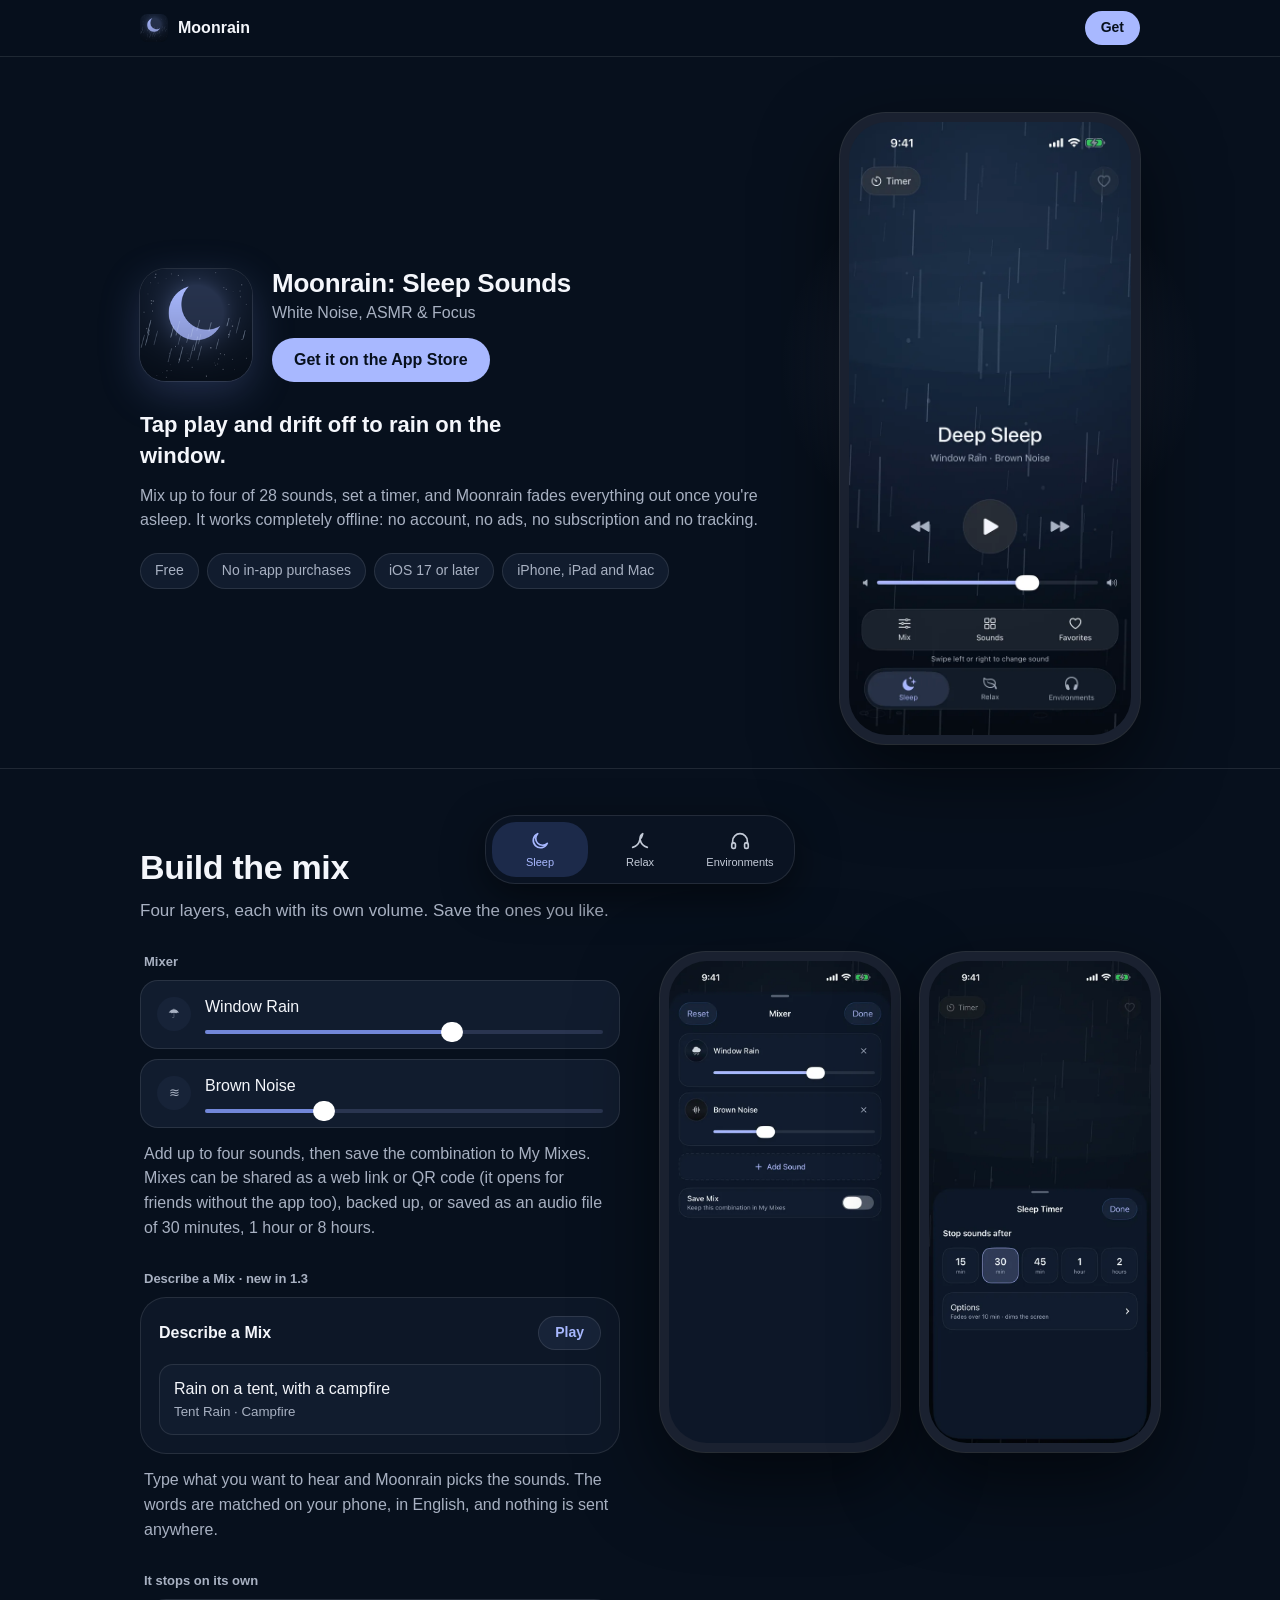
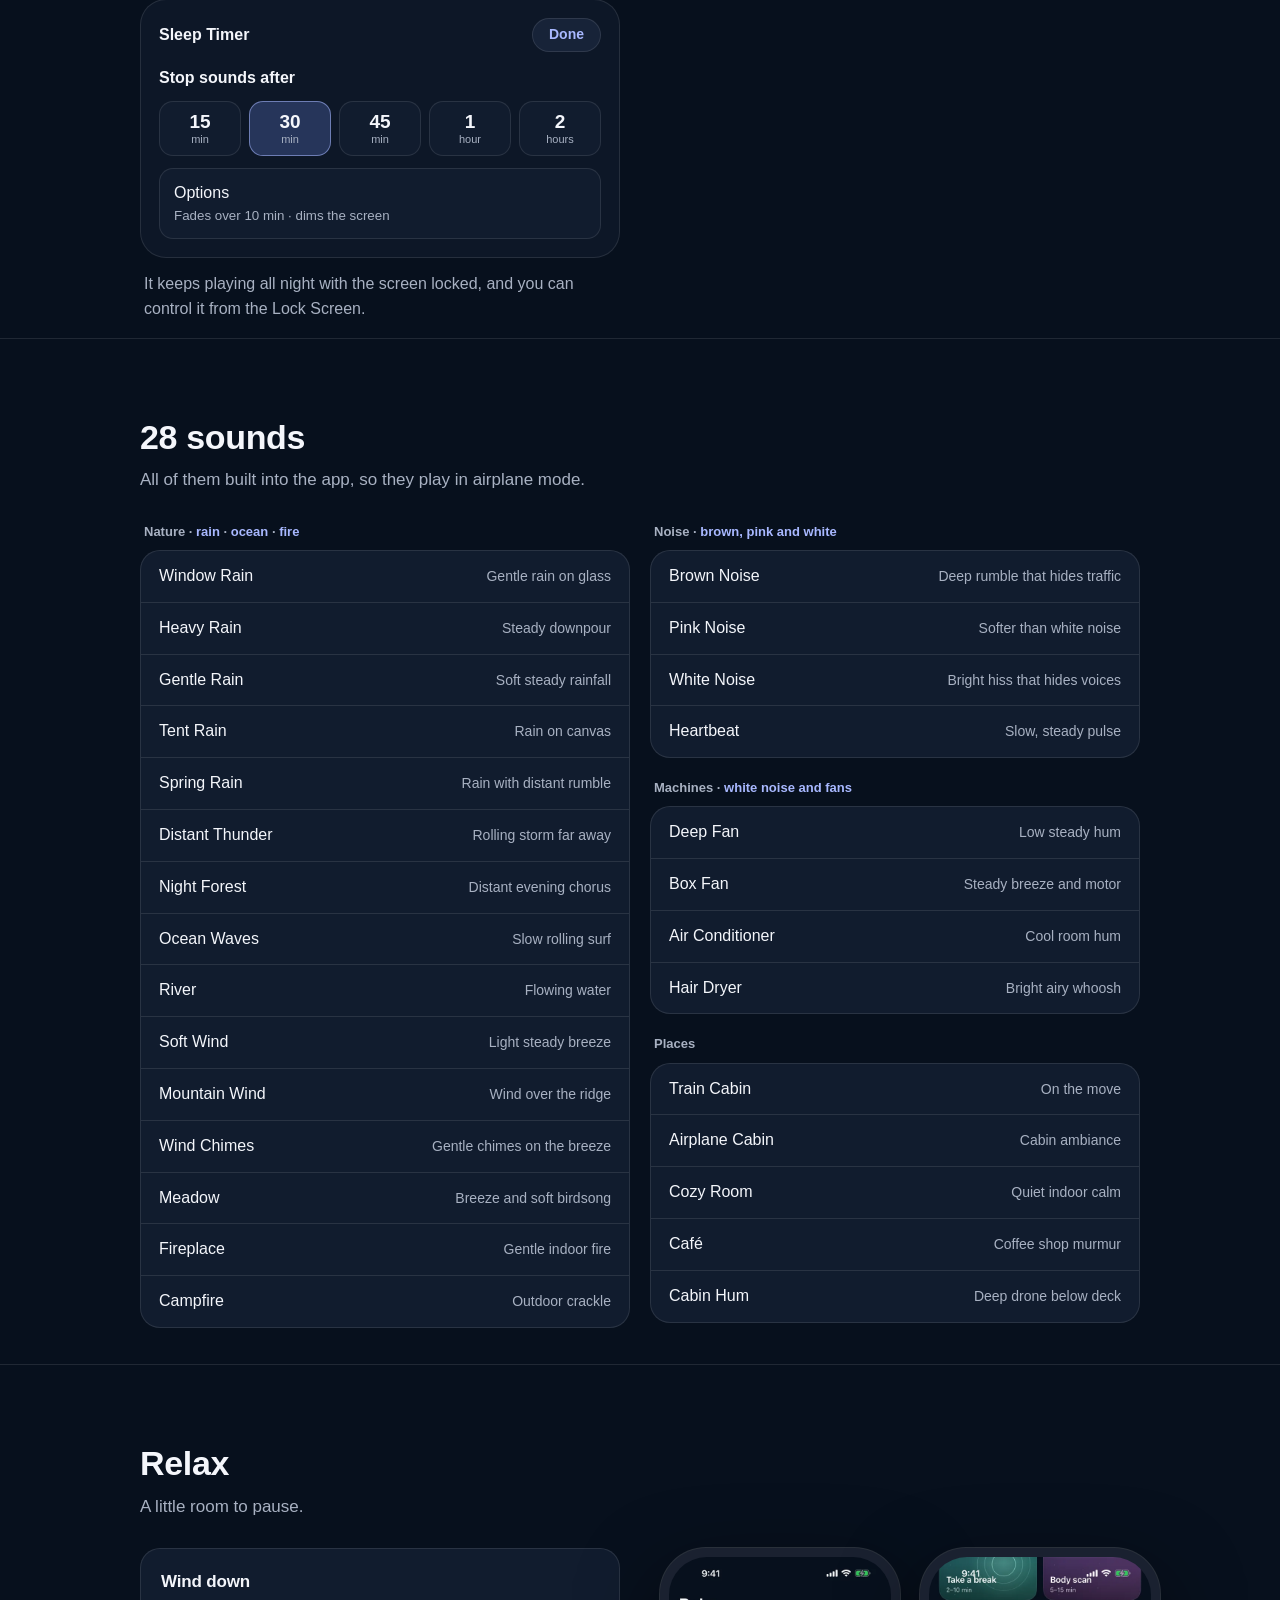
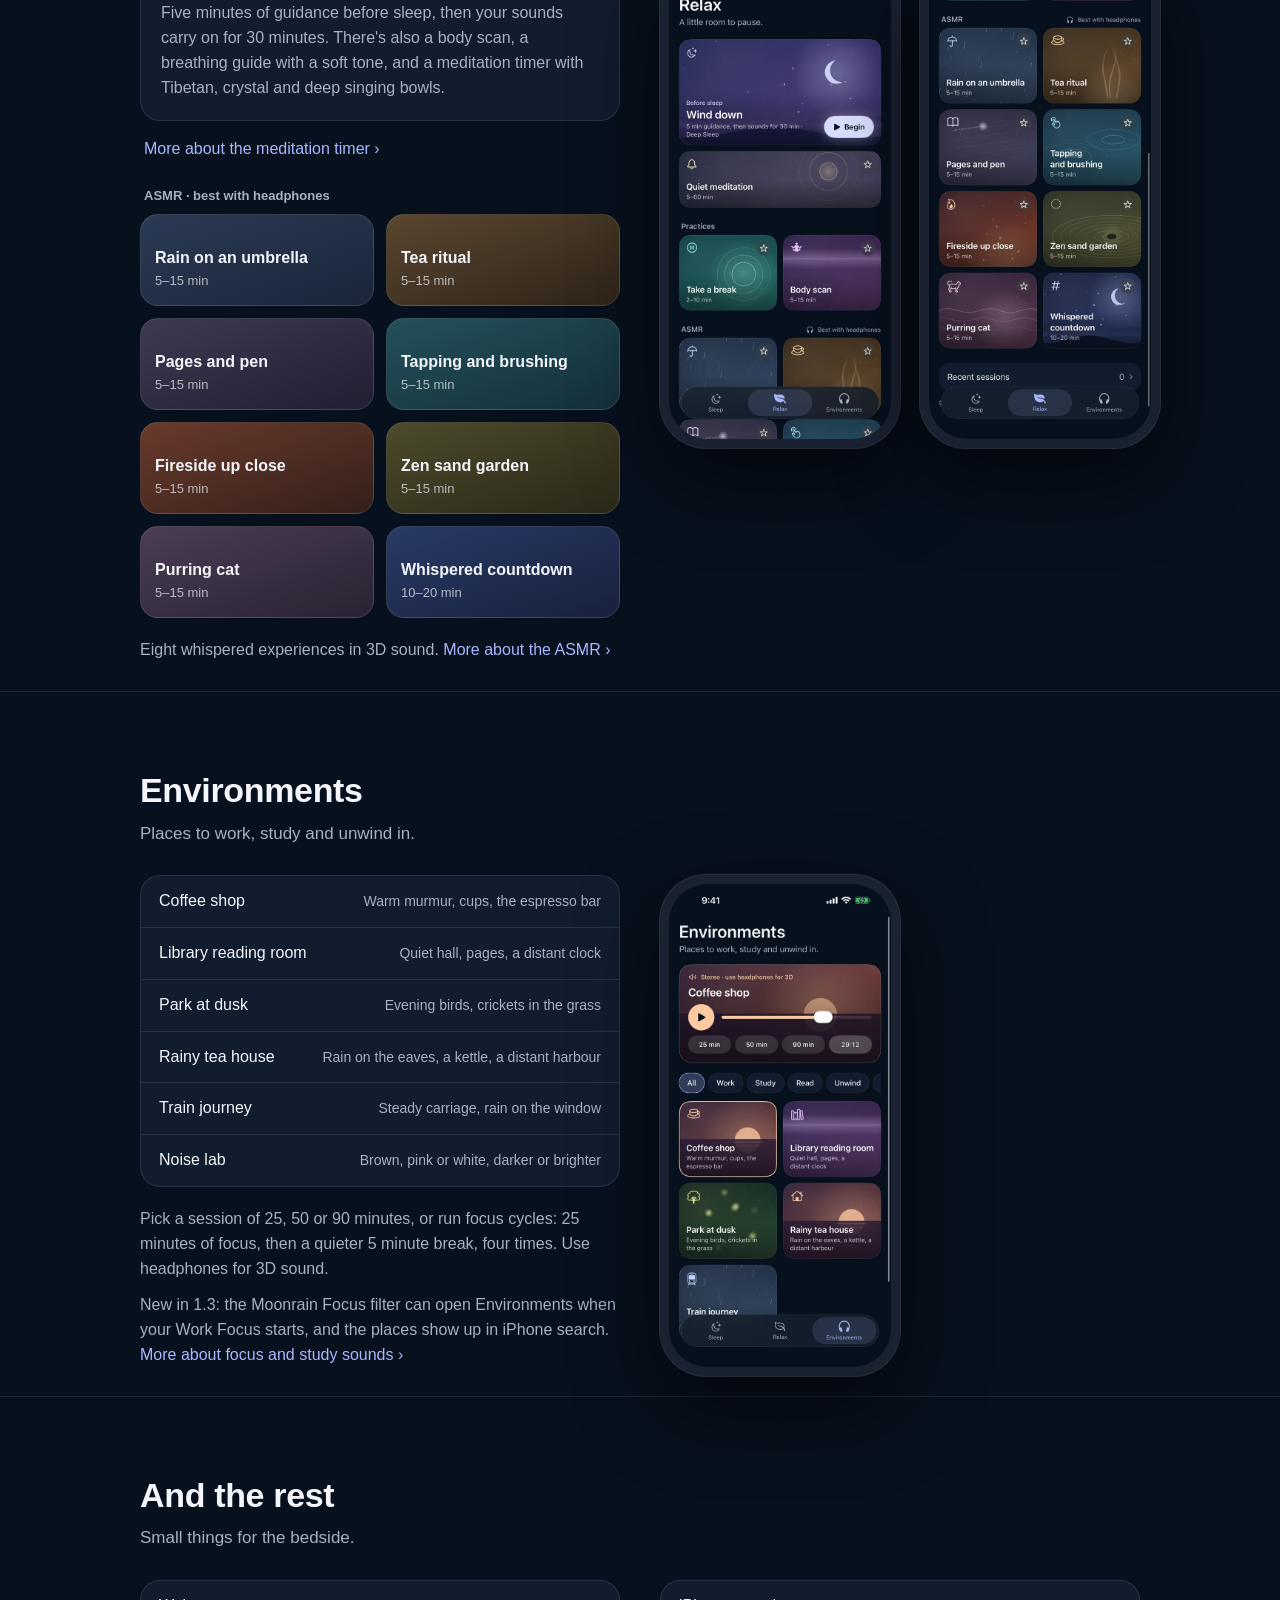
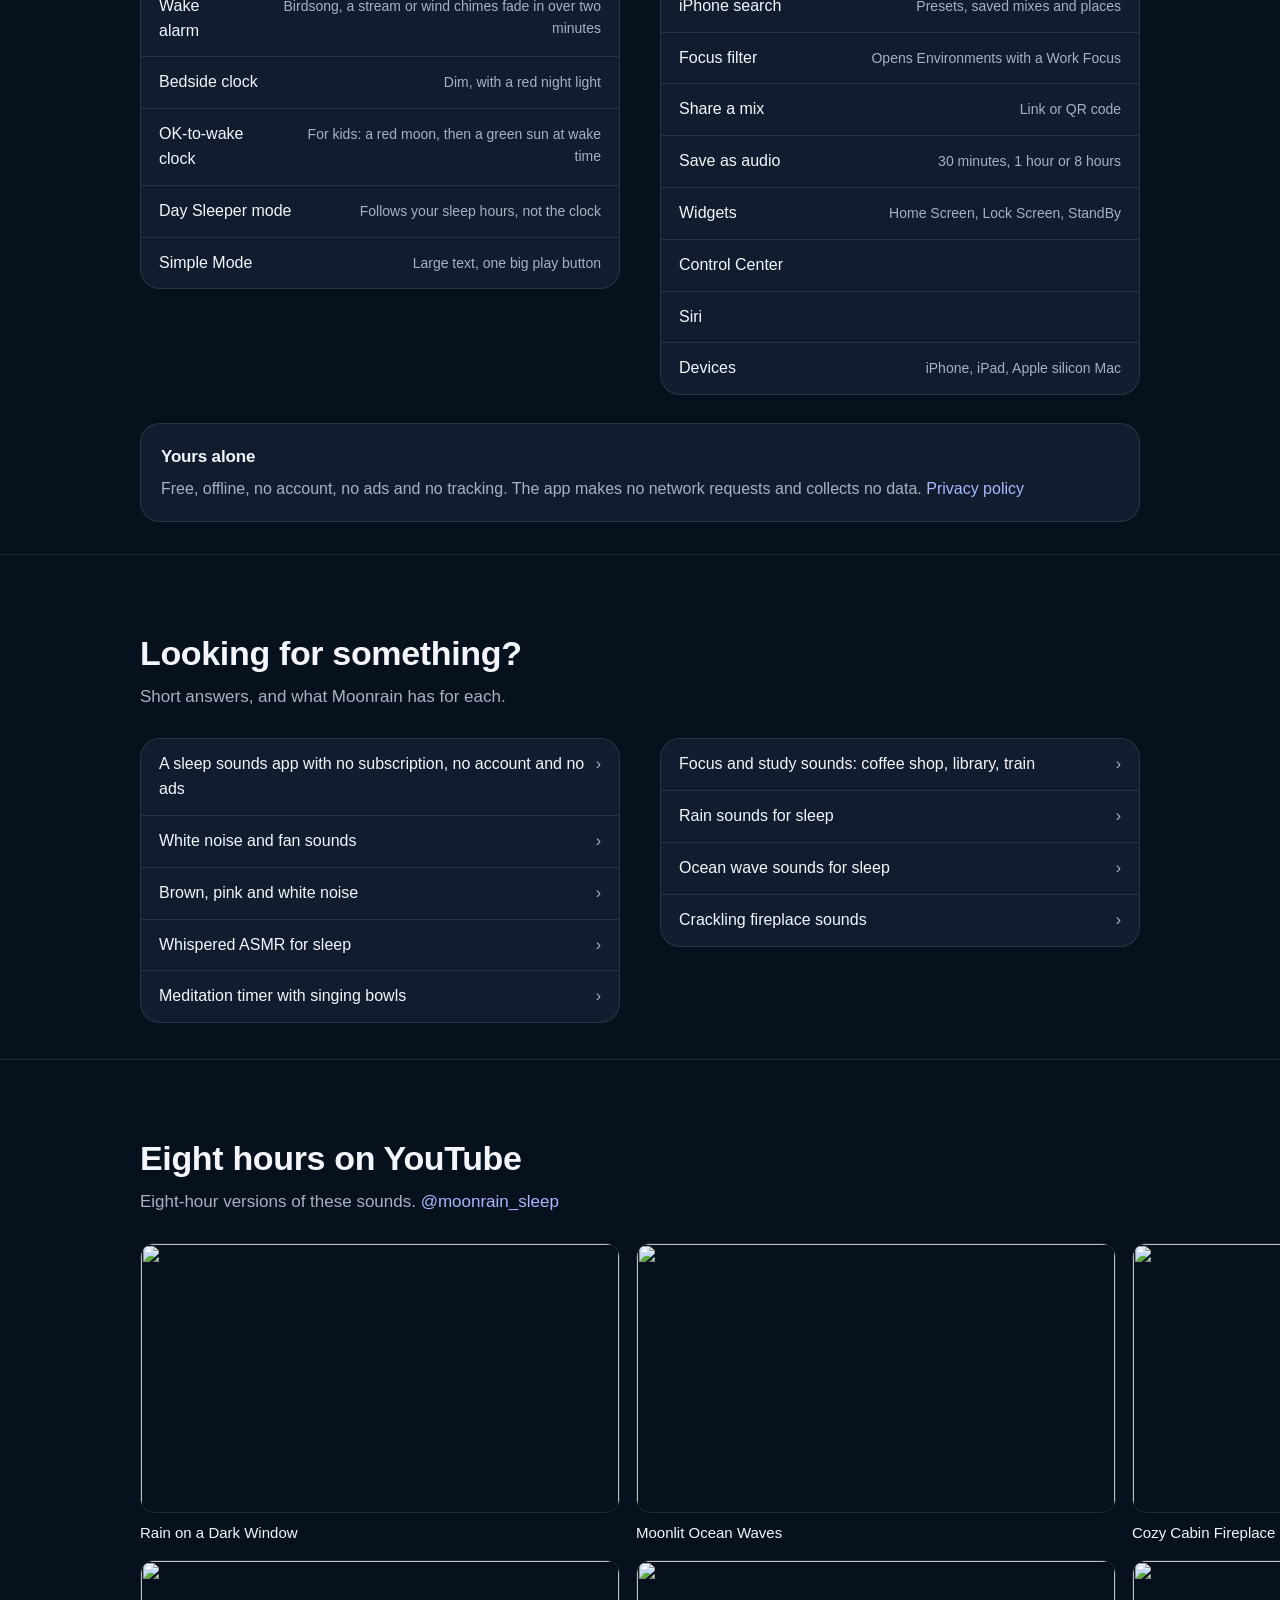
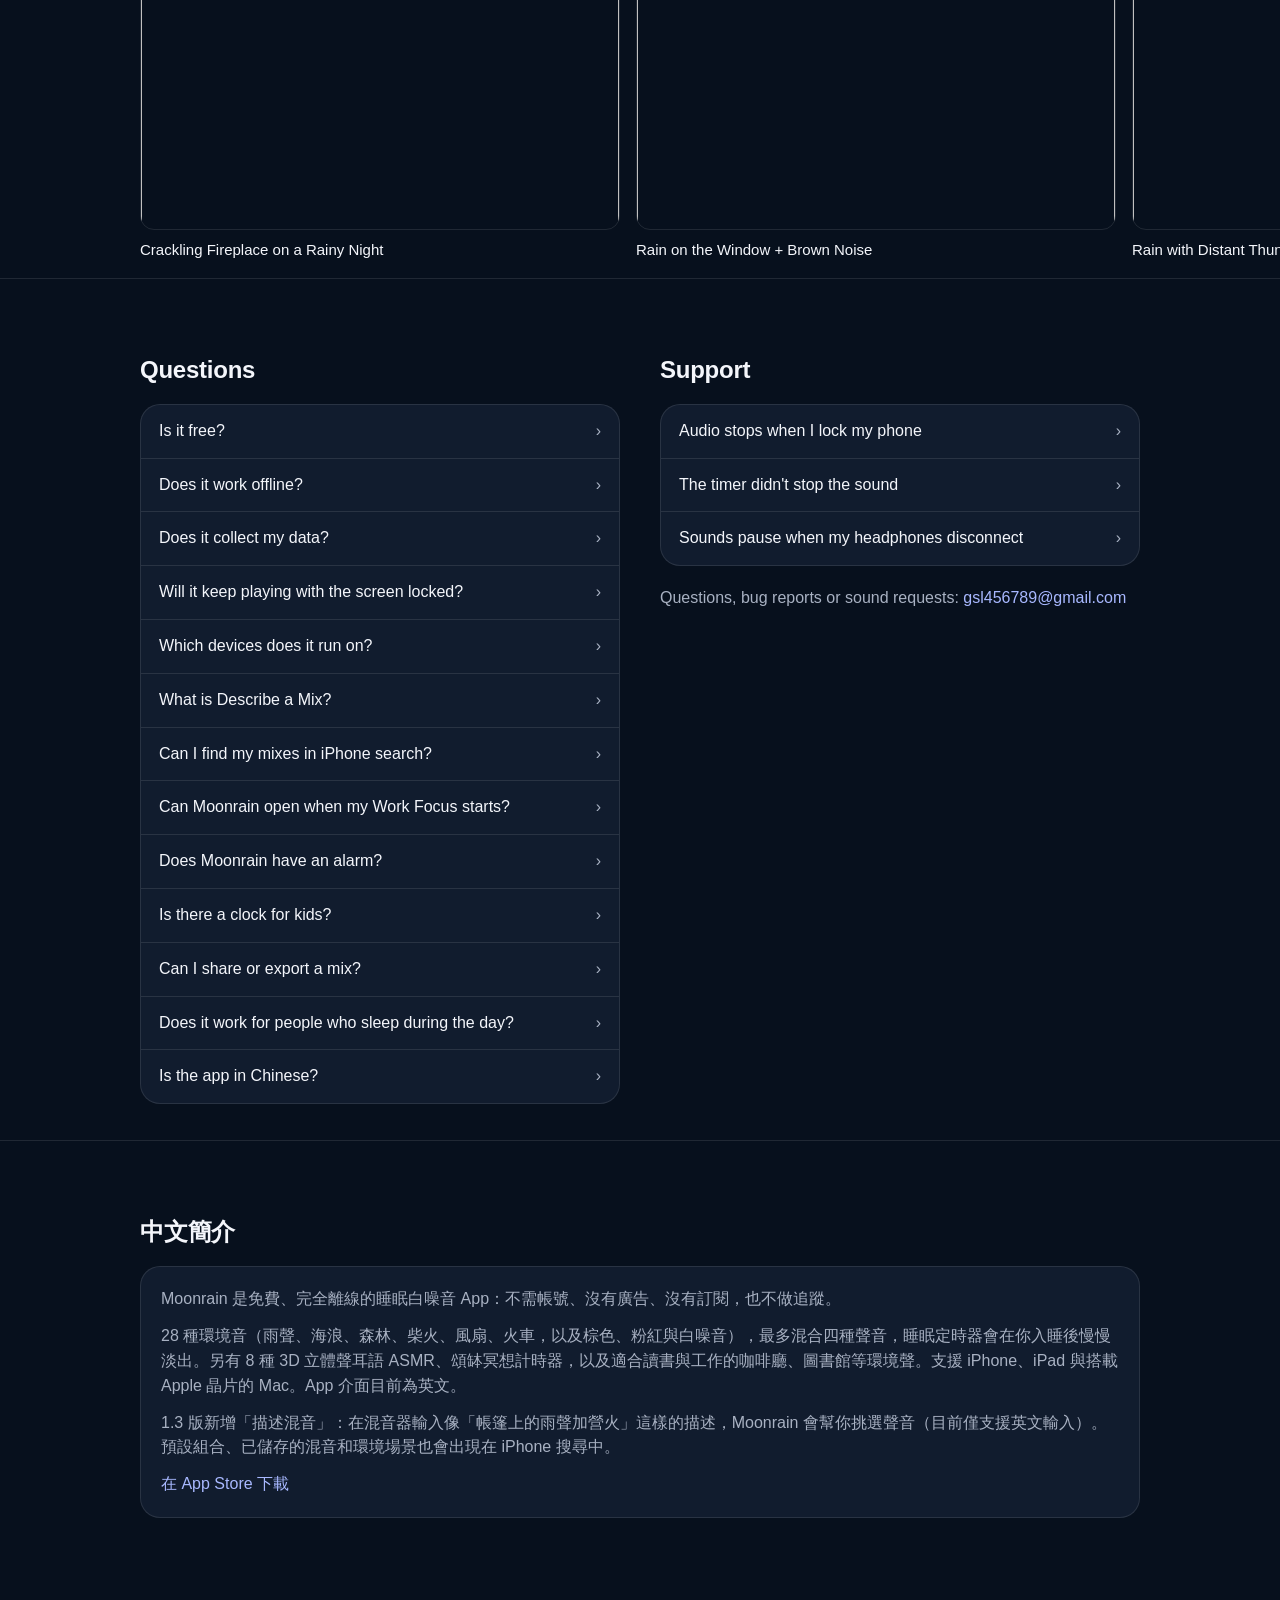
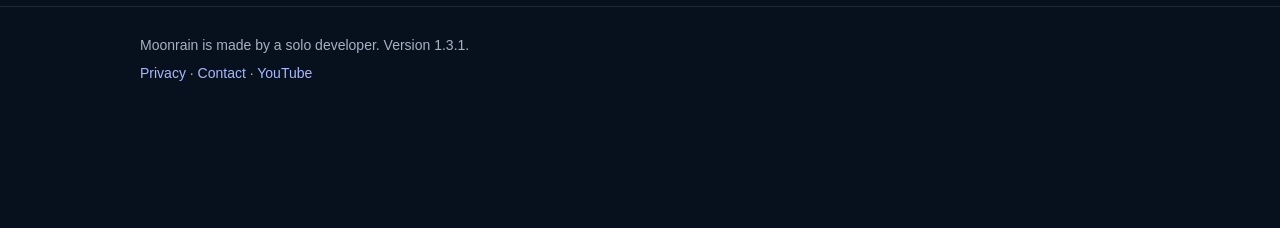
==== commit 96df7dce: "Update the site for 1.3.1 index.html and llms.txt now say version 1.3.1. Mix sharing is described as" ====
--- a/index.html
+++ b/index.html
@@ -25,7 +25,7 @@
   "operatingSystem": "iOS 17 or later, iPadOS, macOS on Apple silicon",
   "applicationCategory": "HealthApplication",
   "url": "https://apps.apple.com/app/id6789770084",
-  "softwareVersion": "1.3",
+  "softwareVersion": "1.3.1",
   "offers": { "@type": "Offer", "price": "0", "priceCurrency": "USD" },
   "description": "A free, fully offline sleep-sound mixer: 28 ambient sounds, mix up to four or describe a mix in your own words, a sleep timer that fades out, whispered 3D ASMR, meditation bowls, and focus environments. No account, no ads, no subscription and no tracking.",
   "featureList": [
@@ -41,7 +41,7 @@
     "Gentle wake alarm that fades in a nature sound",
     "Dim bedside clock with a red night light, and an OK-to-wake clock for kids",
     "Day Sleeper mode for people who sleep during the day",
-    "Share a mix as a link or QR code, back mixes up, or export one as an audio file",
+    "Share a mix as a web link or QR code that also opens for people without the app, back mixes up, or export one as an audio file",
     "Home Screen, Lock Screen and StandBy widgets, Control Center controls and Siri",
     "Works offline with no account, no ads, no subscription and no tracking"
   ]
@@ -73,7 +73,7 @@
     { "@type": "Question", "name": "Is there a clock for kids?",
       "acceptedAnswer": { "@type": "Answer", "text": "Yes. With the OK-to-wake clock the bedside clock shows a red moon until the wake time you set, then glows green with a sun. An optional bedtime routine checklist comes before it." } },
     { "@type": "Question", "name": "Can I share or export a mix?",
-      "acceptedAnswer": { "@type": "Answer", "text": "Yes. A mix can be shared as a link or a QR code that opens it in Moonrain, and saved as an audio file of 30 minutes, 1 hour or 8 hours to play anywhere." } },
+      "acceptedAnswer": { "@type": "Answer", "text": "Yes. A mix can be shared as a web link or a QR code. It opens in Moonrain, and since version 1.3.1 people who don't have the app yet see the mix on a web page first. A mix can also be saved as an audio file of 30 minutes, 1 hour or 8 hours to play anywhere." } },
     { "@type": "Question", "name": "Does it work for people who sleep during the day?",
       "acceptedAnswer": { "@type": "Answer", "text": "Yes. Day Sleeper mode lets you set your own sleep hours, for example after a night shift, and the night look and the suggestion on the Sleep screen follow those hours instead of the clock." } },
     { "@type": "Question", "name": "Is the app in Chinese?",
@@ -126,7 +126,7 @@
         <p class="label">Mixer</p>
         <div class="layer"><span class="dot">☂</span><div class="body">Window Rain<div class="track"><i style="width:62%"></i></div></div></div>
         <div class="layer"><span class="dot">≋</span><div class="body">Brown Noise<div class="track"><i style="width:30%"></i></div></div></div>
-        <p style="margin:14px 4px 28px">Add up to four sounds, then save the combination to My Mixes. Mixes can be shared as a link or QR code, backed up, or saved as an audio file of 30 minutes, 1 hour or 8 hours.</p>
+        <p style="margin:14px 4px 28px">Add up to four sounds, then save the combination to My Mixes. Mixes can be shared as a web link or QR code (it opens for friends without the app too), backed up, or saved as an audio file of 30 minutes, 1 hour or 8 hours.</p>
 
         <p class="label">Describe a Mix · new in 1.3</p>
         <div class="sheet" style="margin-bottom:10px">
@@ -362,7 +362,7 @@
           <details><summary>Can Moonrain open when my Work Focus starts?</summary><p>Yes. Add the Moonrain Focus filter to a Focus such as Work and turn on Open to Environments. The same filter can turn on the true black night look for a Sleep Focus.</p></details>
           <details><summary>Does Moonrain have an alarm?</summary><p>Yes. The wake alarm fades in birdsong, a stream or wind chimes over two minutes, and if Moonrain is still playing, your sleep sound turns into it. The system alarm rings at wake time.</p></details>
           <details><summary>Is there a clock for kids?</summary><p>Yes. With the OK-to-wake clock the bedside clock shows a red moon until the wake time you set, then glows green with a sun. An optional bedtime routine checklist comes before it.</p></details>
-          <details><summary>Can I share or export a mix?</summary><p>Yes. A mix can be shared as a link or a QR code that opens it in Moonrain, and saved as an audio file of 30 minutes, 1 hour or 8 hours to play anywhere.</p></details>
+          <details><summary>Can I share or export a mix?</summary><p>Yes. A mix can be shared as a web link or a QR code. It opens in Moonrain, and since version 1.3.1 people who don't have the app yet see the mix on a web page first. A mix can also be saved as an audio file of 30 minutes, 1 hour or 8 hours to play anywhere.</p></details>
           <details><summary>Does it work for people who sleep during the day?</summary><p>Yes. Day Sleeper mode lets you set your own sleep hours, for example after a night shift, and the night look and the suggestion on the Sleep screen follow those hours instead of the clock.</p></details>
           <details><summary>Is the app in Chinese?</summary><p>The App Store page is in English and Traditional Chinese. The app interface is in English.</p></details>
         </div>
@@ -394,7 +394,7 @@
 </main>
 
 <footer><div class="wrap">
-  <p>Moonrain is made by a solo developer. Version 1.3.</p>
+  <p>Moonrain is made by a solo developer. Version 1.3.1.</p>
   <p><a href="privacy.html">Privacy</a> · <a href="mailto:gsl456789@gmail.com">Contact</a> · <a href="https://www.youtube.com/@moonrain_sleep">YouTube</a></p>
 </div></footer>
 
